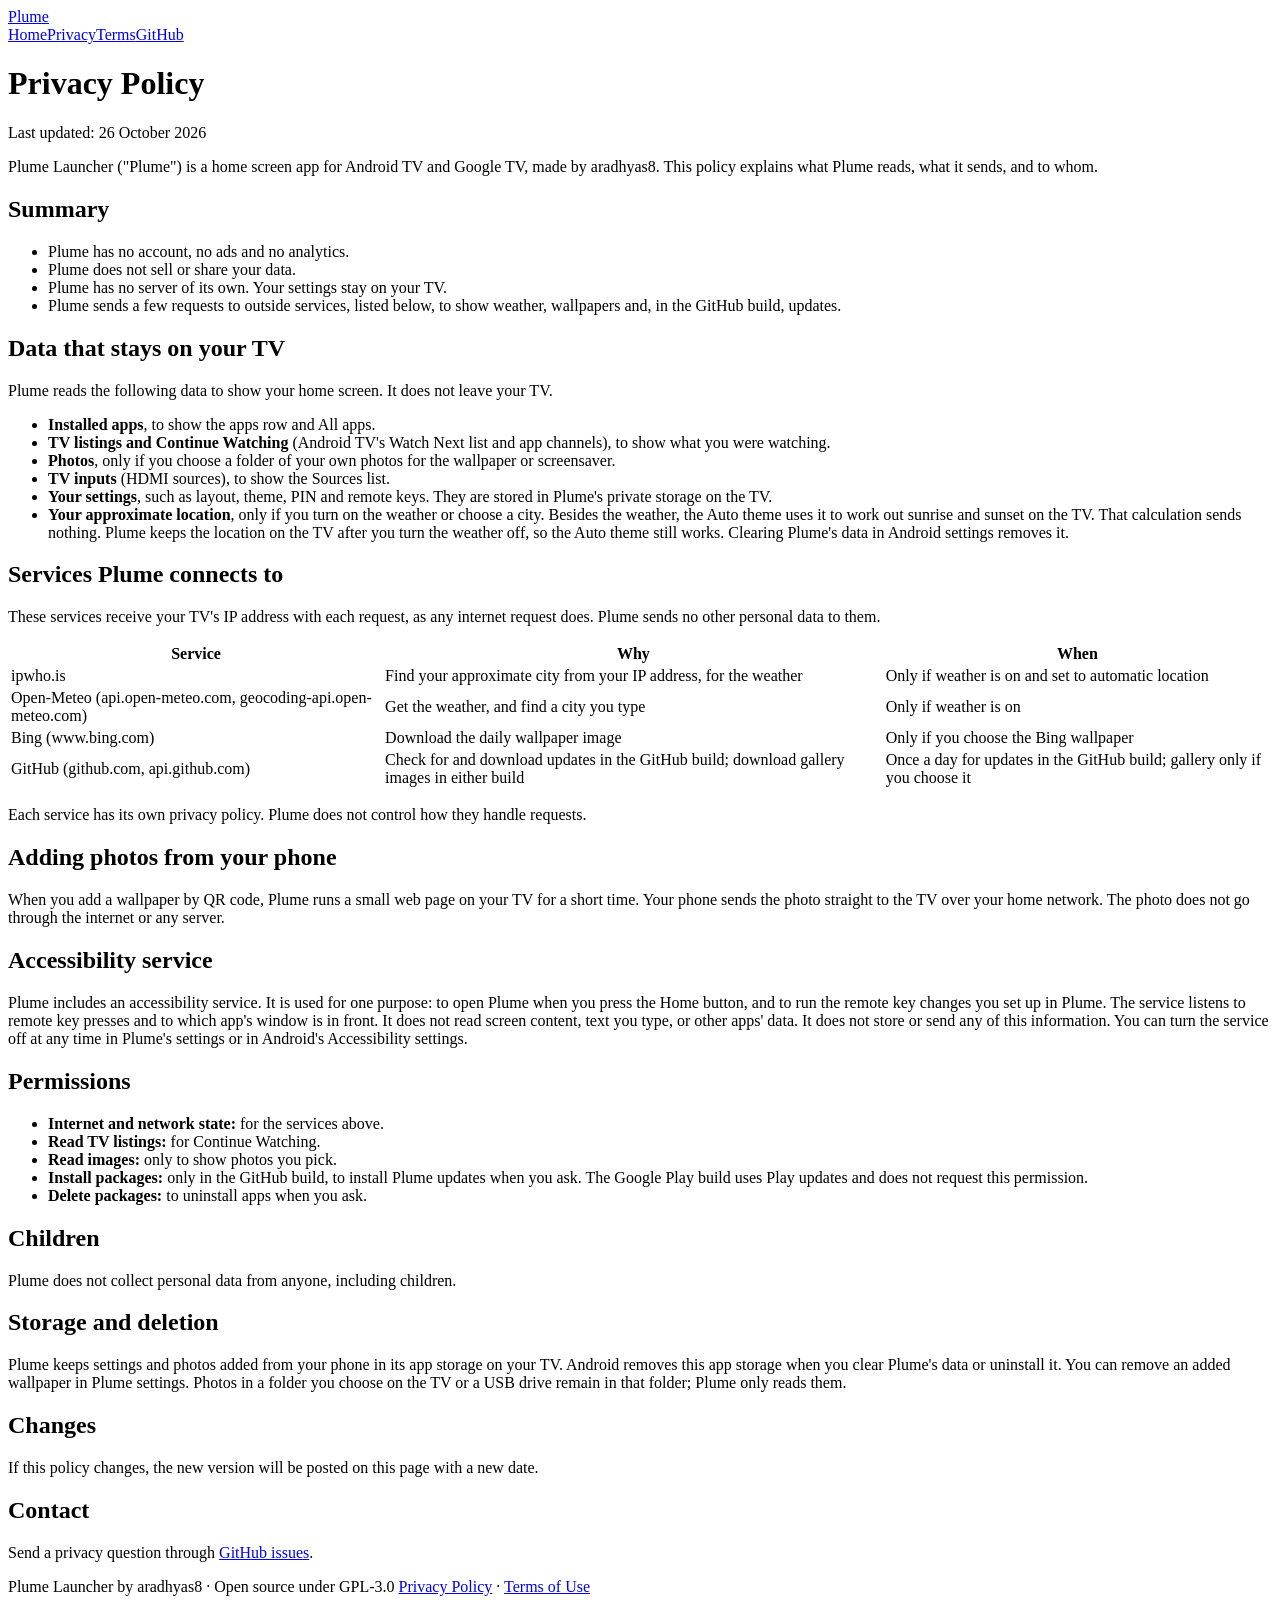
==== docs/privacy.html @ 8fb9069d "Merge e17c7ee5918a93f2579d0bf6a3293af4397036d4 into 9ac7f6440dcce1ca7a5936fb5347ff68887854ce" ====
<!doctype html>
<html lang="en">
<head>
<meta charset="utf-8">
<meta name="viewport" content="width=device-width, initial-scale=1">
<title>Plume Privacy Policy</title>
<meta name="description" content="What Plume Launcher reads, what it sends, and to whom.">
<link rel="icon" href="plume-icon.png">
<link rel="stylesheet" href="style.css">
<script src="theme.js"></script>
</head>
<body>
<header><div class="wrap">
  <a class="brand" href="./"><img src="plume-icon.png" alt="">Plume</a>
  <nav><a href="./">Home</a><a href="privacy.html" aria-current="page">Privacy</a><a href="terms.html">Terms</a><a href="https://github.com/aradhyas8/Plume_Launcher">GitHub</a></nav>
</div></header>

<main class="wrap doc">
  <h1>Privacy Policy</h1>
  <p class="date">Last updated: 26 October 2026</p>

  <p>Plume Launcher ("Plume") is a home screen app for Android TV and Google TV, made by aradhyas8. This policy explains what Plume reads, what it sends, and to whom.</p>

  <h2>Summary</h2>
  <ul>
    <li>Plume has no account, no ads and no analytics.</li>
    <li>Plume does not sell or share your data.</li>
    <li>Plume has no server of its own. Your settings stay on your TV.</li>
    <li>Plume sends a few requests to outside services, listed below, to show weather, wallpapers and, in the GitHub build, updates.</li>
  </ul>

  <h2>Data that stays on your TV</h2>
  <p>Plume reads the following data to show your home screen. It does not leave your TV.</p>
  <ul>
    <li><strong>Installed apps</strong>, to show the apps row and All apps.</li>
    <li><strong>TV listings and Continue Watching</strong> (Android TV's Watch Next list and app channels), to show what you were watching.</li>
    <li><strong>Photos</strong>, only if you choose a folder of your own photos for the wallpaper or screensaver.</li>
    <li><strong>TV inputs</strong> (HDMI sources), to show the Sources list.</li>
    <li><strong>Your settings</strong>, such as layout, theme, PIN and remote keys. They are stored in Plume's private storage on the TV.</li>
    <li><strong>Your approximate location</strong>, only if you turn on the weather or choose a city. Besides the weather, the Auto theme uses it to work out sunrise and sunset on the TV. That calculation sends nothing. Plume keeps the location on the TV after you turn the weather off, so the Auto theme still works. Clearing Plume's data in Android settings removes it.</li>
  </ul>

  <h2>Services Plume connects to</h2>
  <p>These services receive your TV's IP address with each request, as any internet request does. Plume sends no other personal data to them.</p>
  <div class="table-scroll"><table>
    <tr><th>Service</th><th>Why</th><th>When</th></tr>
    <tr><td>ipwho.is</td><td>Find your approximate city from your IP address, for the weather</td><td>Only if weather is on and set to automatic location</td></tr>
    <tr><td>Open-Meteo (api.open-meteo.com, geocoding-api.open-meteo.com)</td><td>Get the weather, and find a city you type</td><td>Only if weather is on</td></tr>
    <tr><td>Bing (www.bing.com)</td><td>Download the daily wallpaper image</td><td>Only if you choose the Bing wallpaper</td></tr>
    <tr><td>GitHub (github.com, api.github.com)</td><td>Check for and download updates in the GitHub build; download gallery images in either build</td><td>Once a day for updates in the GitHub build; gallery only if you choose it</td></tr>
  </table></div>
  <p>Each service has its own privacy policy. Plume does not control how they handle requests.</p>

  <h2>Adding photos from your phone</h2>
  <p>When you add a wallpaper by QR code, Plume runs a small web page on your TV for a short time. Your phone sends the photo straight to the TV over your home network. The photo does not go through the internet or any server.</p>

  <h2>Accessibility service</h2>
  <p>Plume includes an accessibility service. It is used for one purpose: to open Plume when you press the Home button, and to run the remote key changes you set up in Plume. The service listens to remote key presses and to which app's window is in front. It does not read screen content, text you type, or other apps' data. It does not store or send any of this information. You can turn the service off at any time in Plume's settings or in Android's Accessibility settings.</p>

  <h2>Permissions</h2>
  <ul>
    <li><strong>Internet and network state:</strong> for the services above.</li>
    <li><strong>Read TV listings:</strong> for Continue Watching.</li>
    <li><strong>Read images:</strong> only to show photos you pick.</li>
    <li><strong>Install packages:</strong> only in the GitHub build, to install Plume updates when you ask. The Google Play build uses Play updates and does not request this permission.</li>
    <li><strong>Delete packages:</strong> to uninstall apps when you ask.</li>
  </ul>

  <h2>Children</h2>
  <p>Plume does not collect personal data from anyone, including children.</p>

  <h2>Storage and deletion</h2>
  <p>Plume keeps settings and photos added from your phone in its app storage on your TV. Android removes this app storage when you clear Plume's data or uninstall it. You can remove an added wallpaper in Plume settings. Photos in a folder you choose on the TV or a USB drive remain in that folder; Plume only reads them.</p>

  <h2>Changes</h2>
  <p>If this policy changes, the new version will be posted on this page with a new date.</p>

  <h2>Contact</h2>
  <p>Send a privacy question through <a href="https://github.com/aradhyas8/Plume_Launcher/issues">GitHub issues</a>.</p>
</main>

<footer><div class="wrap">
  <span>Plume Launcher by aradhyas8 · Open source under GPL-3.0</span>
  <span><a href="privacy.html">Privacy Policy</a> · <a href="terms.html">Terms of Use</a></span>
</div></footer>
</body>
</html>
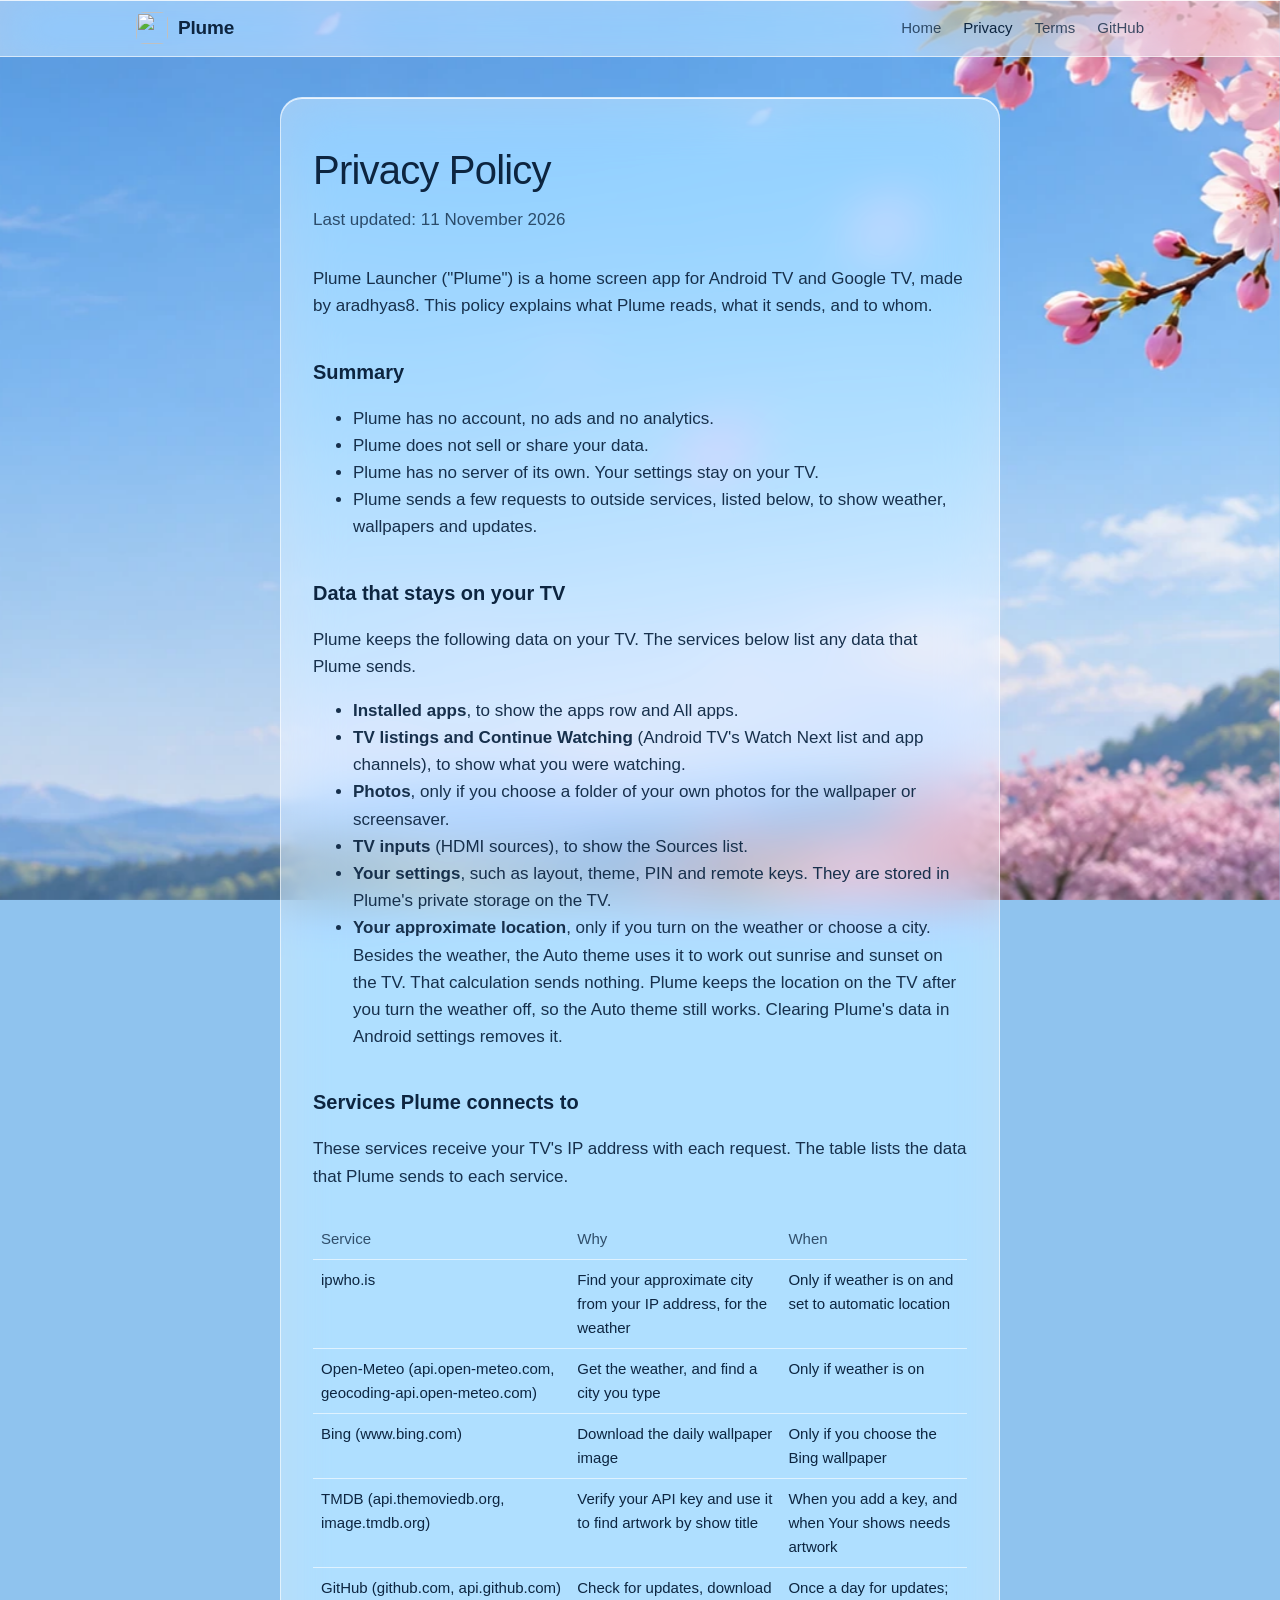
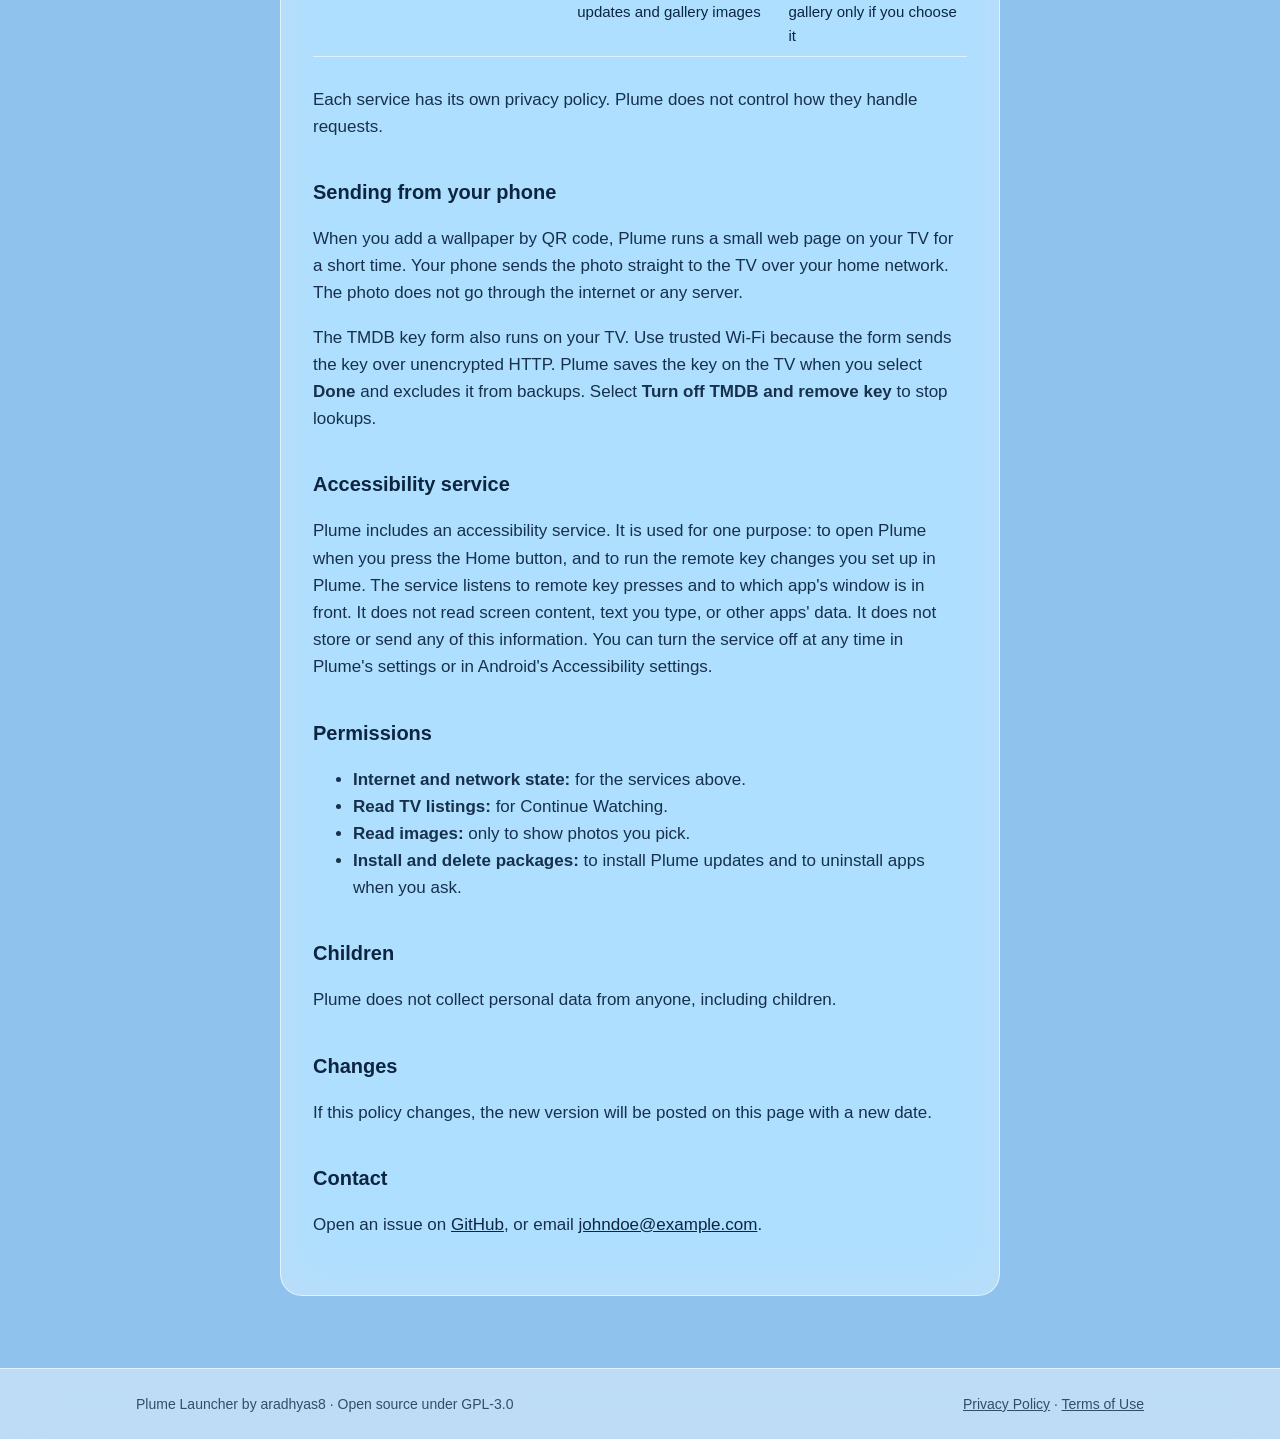
==== commit 161965e8: "Polish Wallpaper navigation and artwork setup" ====
--- a/docs/privacy.html
+++ b/docs/privacy.html
@@ -17,7 +17,7 @@
 
 <main class="wrap doc">
   <h1>Privacy Policy</h1>
-  <p class="date">Last updated: 26 October 2026</p>
+  <p class="date">Last updated: 11 November 2026</p>
 
   <p>Plume Launcher ("Plume") is a home screen app for Android TV and Google TV, made by aradhyas8. This policy explains what Plume reads, what it sends, and to whom.</p>
 
@@ -26,11 +26,11 @@
     <li>Plume has no account, no ads and no analytics.</li>
     <li>Plume does not sell or share your data.</li>
     <li>Plume has no server of its own. Your settings stay on your TV.</li>
-    <li>Plume sends a few requests to outside services, listed below, to show weather, wallpapers and, in the GitHub build, updates.</li>
+    <li>Plume sends a few requests to outside services, listed below, to show weather, wallpapers and updates.</li>
   </ul>
 
   <h2>Data that stays on your TV</h2>
-  <p>Plume reads the following data to show your home screen. It does not leave your TV.</p>
+  <p>Plume keeps the following data on your TV. The services below list any data that Plume sends.</p>
   <ul>
     <li><strong>Installed apps</strong>, to show the apps row and All apps.</li>
     <li><strong>TV listings and Continue Watching</strong> (Android TV's Watch Next list and app channels), to show what you were watching.</li>
@@ -41,18 +41,20 @@
   </ul>
 
   <h2>Services Plume connects to</h2>
-  <p>These services receive your TV's IP address with each request, as any internet request does. Plume sends no other personal data to them.</p>
+  <p>These services receive your TV's IP address with each request. The table lists the data that Plume sends to each service.</p>
   <div class="table-scroll"><table>
     <tr><th>Service</th><th>Why</th><th>When</th></tr>
     <tr><td>ipwho.is</td><td>Find your approximate city from your IP address, for the weather</td><td>Only if weather is on and set to automatic location</td></tr>
     <tr><td>Open-Meteo (api.open-meteo.com, geocoding-api.open-meteo.com)</td><td>Get the weather, and find a city you type</td><td>Only if weather is on</td></tr>
     <tr><td>Bing (www.bing.com)</td><td>Download the daily wallpaper image</td><td>Only if you choose the Bing wallpaper</td></tr>
-    <tr><td>GitHub (github.com, api.github.com)</td><td>Check for and download updates in the GitHub build; download gallery images in either build</td><td>Once a day for updates in the GitHub build; gallery only if you choose it</td></tr>
+    <tr><td>TMDB (api.themoviedb.org, image.tmdb.org)</td><td>Verify your API key and use it to find artwork by show title</td><td>When you add a key, and when Your shows needs artwork</td></tr>
+    <tr><td>GitHub (github.com, api.github.com)</td><td>Check for updates, download updates and gallery images</td><td>Once a day for updates; gallery only if you choose it</td></tr>
   </table></div>
   <p>Each service has its own privacy policy. Plume does not control how they handle requests.</p>
 
-  <h2>Adding photos from your phone</h2>
+  <h2>Sending from your phone</h2>
   <p>When you add a wallpaper by QR code, Plume runs a small web page on your TV for a short time. Your phone sends the photo straight to the TV over your home network. The photo does not go through the internet or any server.</p>
+  <p>The TMDB key form also runs on your TV. Use trusted Wi-Fi because the form sends the key over unencrypted HTTP. Plume saves the key on the TV when you select <strong>Done</strong> and excludes it from backups. Select <strong>Turn off TMDB and remove key</strong> to stop lookups.</p>
 
   <h2>Accessibility service</h2>
   <p>Plume includes an accessibility service. It is used for one purpose: to open Plume when you press the Home button, and to run the remote key changes you set up in Plume. The service listens to remote key presses and to which app's window is in front. It does not read screen content, text you type, or other apps' data. It does not store or send any of this information. You can turn the service off at any time in Plume's settings or in Android's Accessibility settings.</p>
@@ -62,21 +64,17 @@
     <li><strong>Internet and network state:</strong> for the services above.</li>
     <li><strong>Read TV listings:</strong> for Continue Watching.</li>
     <li><strong>Read images:</strong> only to show photos you pick.</li>
-    <li><strong>Install packages:</strong> only in the GitHub build, to install Plume updates when you ask. The Google Play build uses Play updates and does not request this permission.</li>
-    <li><strong>Delete packages:</strong> to uninstall apps when you ask.</li>
+    <li><strong>Install and delete packages:</strong> to install Plume updates and to uninstall apps when you ask.</li>
   </ul>
 
   <h2>Children</h2>
   <p>Plume does not collect personal data from anyone, including children.</p>
 
-  <h2>Storage and deletion</h2>
-  <p>Plume keeps settings and photos added from your phone in its app storage on your TV. Android removes this app storage when you clear Plume's data or uninstall it. You can remove an added wallpaper in Plume settings. Photos in a folder you choose on the TV or a USB drive remain in that folder; Plume only reads them.</p>
-
   <h2>Changes</h2>
   <p>If this policy changes, the new version will be posted on this page with a new date.</p>
 
   <h2>Contact</h2>
-  <p>Send a privacy question through <a href="https://github.com/aradhyas8/Plume_Launcher/issues">GitHub issues</a>.</p>
+  <p>Open an issue on <a href="https://github.com/aradhyas8/Plume_Launcher/issues">GitHub</a>, or email <a href="mailto:johndoe@example.com">johndoe@example.com</a>.</p>
 </main>
 
 <footer><div class="wrap">
--- a/docs/style.css
+++ b/docs/style.css
@@ -0,0 +1,233 @@
+/* The page sits on a Plume wallpaper and every card is frosted glass, like the TV home screen. */
+:root {
+  --wall: url("wall-dark.webp");
+  --wall-crop: 0px;
+  --base: #0f1c33;
+  --fg: #ffffff;
+  --text: #eef1ee;
+  --muted: rgba(255, 255, 255, .78);
+  --line: rgba(255, 255, 255, .18);
+  --line-hi: rgba(255, 255, 255, .4);
+  --glass: rgba(255, 255, 255, .1);
+  --glass-2: rgba(255, 255, 255, .16);
+  --sheen: inset 0 1px 0 rgba(255, 255, 255, .22);
+  --accent: rgba(255, 255, 255, .94);
+  --on-accent: #0f1c33;
+  --glow: rgba(0, 0, 0, .35);
+  --shadow: 0 30px 80px -24px rgba(0, 0, 0, .6);
+  --text-shadow: 0 1px 2px rgba(0, 0, 0, .35), 0 2px 18px rgba(0, 0, 0, .35);
+}
+@media (prefers-color-scheme: light) {
+  :root:not([data-theme="dark"]) {
+    --wall: url("wall-light.webp");
+    --wall-crop: -45vh; /* hide the top branch so headings sit on clear sky */
+    --base: #8fc3ee;
+    --fg: #0d2540;
+    --text: #17304c;
+    --muted: rgba(13, 37, 64, .78);
+    --line: rgba(255, 255, 255, .6);
+    --line-hi: rgba(255, 255, 255, .9);
+    --glass: rgba(255, 255, 255, .42);
+    --glass-2: rgba(255, 255, 255, .6);
+    --sheen: inset 0 1px 0 rgba(255, 255, 255, .8);
+    --accent: #0d2540;
+    --on-accent: #ffffff;
+    --glow: rgba(13, 37, 64, .25);
+    --shadow: 0 30px 70px -25px rgba(13, 37, 64, .45);
+    --text-shadow: 0 1px 14px rgba(255, 255, 255, .55);
+  }
+}
+:root[data-theme="light"] {
+  --wall: url("wall-light.webp");
+    --wall-crop: -45vh; /* hide the top branch so headings sit on clear sky */
+  --base: #8fc3ee;
+  --fg: #0d2540;
+  --text: #17304c;
+  --muted: rgba(13, 37, 64, .78);
+  --line: rgba(255, 255, 255, .6);
+  --line-hi: rgba(255, 255, 255, .9);
+  --glass: rgba(255, 255, 255, .42);
+  --glass-2: rgba(255, 255, 255, .6);
+  --sheen: inset 0 1px 0 rgba(255, 255, 255, .8);
+  --accent: #0d2540;
+  --on-accent: #ffffff;
+  --glow: rgba(13, 37, 64, .25);
+  --shadow: 0 30px 70px -25px rgba(13, 37, 64, .45);
+  --text-shadow: 0 1px 14px rgba(255, 255, 255, .55);
+}
+:root[data-theme="dark"] { color-scheme: dark; }
+:root[data-theme="light"] { color-scheme: light; }
+* { box-sizing: border-box; }
+html { color-scheme: dark light; scroll-behavior: smooth; }
+body {
+  margin: 0;
+  background: var(--base);
+  color: var(--fg);
+  font: 17px/1.6 -apple-system, BlinkMacSystemFont, "Segoe UI", Roboto, Helvetica, Arial, sans-serif;
+  -webkit-font-smoothing: antialiased;
+}
+/* The wallpaper, sharp and fixed behind the whole page, like the TV home screen. */
+body::before {
+  content: ""; position: fixed; inset: var(--wall-crop) 0 0 0; z-index: -1;
+  background: var(--wall) center bottom / cover no-repeat;
+}
+a { color: var(--fg); }
+img { max-width: 100%; height: auto; display: block; }
+svg { width: 24px; height: 24px; fill: none; stroke: currentColor; stroke-width: 1.8; stroke-linecap: round; stroke-linejoin: round; }
+svg .fill, svg.ico { fill: currentColor; stroke: none; }
+.wrap { max-width: 1040px; margin: 0 auto; padding: 0 16px; }
+:focus-visible { outline: 2px solid var(--fg); outline-offset: 3px; border-radius: 8px; }
+section[id] { scroll-margin-top: 80px; }
+h1, h2, .lede, .eyebrow, .stats, .sub, .fine, .after { text-shadow: var(--text-shadow); }
+
+/* One frosted surface, used by every card. */
+header, .tile, .panel, .steps li, .more, .code-chip, .toggle, .stats, .doc {
+  background: var(--glass);
+  border: 1px solid var(--line);
+  box-shadow: var(--sheen);
+  backdrop-filter: blur(28px) saturate(1.6);
+  -webkit-backdrop-filter: blur(28px) saturate(1.6);
+}
+
+/* Header */
+header { position: sticky; top: 0; z-index: 10; border-width: 0 0 1px; }
+header .wrap { display: flex; flex-wrap: wrap; align-items: center; justify-content: space-between; gap: 12px 16px; padding-top: 12px; padding-bottom: 12px; }
+.brand { display: flex; align-items: center; gap: 10px; text-decoration: none; font-weight: 600; font-size: 19px; letter-spacing: -0.2px; }
+.brand img { width: 32px; height: 32px; border-radius: 8px; }
+nav { display: flex; flex-wrap: wrap; align-items: center; gap: 22px; }
+nav a { color: var(--muted); text-decoration: none; font-size: 15px; }
+nav a:hover, nav a[aria-current] { color: var(--fg); }
+nav a.btn { color: var(--on-accent); }
+
+/* Buttons */
+.btn { display: inline-flex; align-items: center; gap: 10px; padding: 14px 24px; border-radius: 999px; background: var(--accent); color: var(--on-accent); text-decoration: none; font: inherit; font-weight: 600; border: 0; cursor: pointer; box-shadow: 0 10px 30px -10px var(--glow); transition: transform .15s ease, box-shadow .15s ease; }
+.btn:hover { transform: translateY(-1px); box-shadow: 0 14px 36px -8px var(--glow); }
+.btn svg { width: 20px; height: 20px; stroke-width: 2.2; }
+.btn.small { padding: 8px 16px; font-size: 14px; }
+.btn.ghost { background: var(--glass-2); color: var(--fg); border: 1px solid var(--line); box-shadow: var(--sheen); }
+.btn.ghost:hover { border-color: var(--line-hi); }
+.btn-meta { font-weight: 500; opacity: .65; font-size: 14px; padding-left: 10px; border-left: 1px solid currentColor; }
+
+/* Hero */
+.hero { text-align: center; padding: 80px 16px 48px; }
+.hero .logo { width: 112px; height: 112px; border-radius: 26px; margin: 0 auto 28px; box-shadow: 0 0 0 1px var(--line-hi), 0 20px 60px -10px var(--glow), 0 0 0 0 transparent; }
+.eyebrow { margin: 0 0 12px; color: var(--muted); font-size: 13px; font-weight: 600; letter-spacing: 1.4px; text-transform: uppercase; }
+.hero h1 { font-size: clamp(40px, 7vw, 72px); line-height: 1.05; font-weight: 300; margin: 0; letter-spacing: -1.5px; }
+.lede { color: var(--muted); font-size: clamp(18px, 2.2vw, 21px); margin: 18px auto 36px; max-width: 560px; }
+.cta { display: flex; flex-wrap: wrap; align-items: center; justify-content: center; gap: 14px; }
+.code-chip { display: inline-flex; align-items: center; gap: 12px; padding: 9px 9px 9px 20px; border-radius: 999px; color: var(--muted); text-decoration: none; font-size: 15px; }
+.code-chip strong { color: var(--fg); background: var(--glass-2); padding: 5px 14px; border-radius: 999px; font-family: ui-monospace, "SF Mono", Menlo, Consolas, monospace; font-size: 16px; letter-spacing: 1.5px; }
+.code-chip:hover { border-color: var(--line-hi); }
+.fine { margin: 22px 0 0; color: var(--muted); font-size: 14px; }
+
+/* Showcase: the TV stays a real black TV. */
+.showcase { display: flex; flex-direction: column; align-items: center; padding-bottom: 24px; }
+.tv { width: 100%; padding: 10px; border-radius: 22px; background: #050505; border: 1px solid #2a2a2c; box-shadow: var(--shadow); }
+.tv img { border-radius: 13px; aspect-ratio: 16 / 9; width: 100%; object-fit: cover; }
+.tv-stand { width: 22%; height: 10px; margin-top: 14px; border-radius: 999px; background: var(--glass-2); border: 1px solid var(--line); }
+.toggle { display: inline-flex; margin-top: 28px; padding: 4px; border-radius: 999px; }
+.toggle button { font: inherit; font-size: 14px; font-weight: 600; padding: 7px 18px; border-radius: 999px; border: 0; background: none; color: var(--muted); cursor: pointer; }
+.toggle button[aria-pressed="true"] { background: var(--accent); color: var(--on-accent); }
+
+/* Stats: one glass strip */
+.stats { display: grid; grid-template-columns: repeat(4, 1fr); gap: 0; margin-top: 48px; padding: 28px 16px 20px; border-radius: 22px; text-align: center; }
+.stats div { padding: 8px 12px; border-left: 1px solid var(--line); }
+.stats div:first-child { border-left: 0; }
+.stats strong { display: block; font-size: clamp(28px, 4vw, 40px); font-weight: 300; letter-spacing: -1px; }
+.stats span { color: var(--muted); font-size: 14px; }
+.stats p { grid-column: 1 / -1; margin: 20px 0 0; color: var(--muted); font-size: 13px; }
+
+/* Sections */
+section h2 { font-size: clamp(28px, 4vw, 40px); font-weight: 300; letter-spacing: -0.8px; text-align: center; margin: 0 0 12px; line-height: 1.15; }
+.features, .install { padding-top: 72px; padding-bottom: 24px; }
+.sub { text-align: center; color: var(--muted); margin: 0 auto 40px; max-width: 520px; }
+
+/* Feature tiles */
+.tiles { display: grid; grid-template-columns: repeat(3, 1fr); gap: 16px; margin-top: 40px; }
+.tile { border-radius: 18px; padding: 24px; transition: transform .2s ease, border-color .2s ease, background .2s ease; }
+.tile:hover { transform: translateY(-3px); border-color: var(--line-hi); background: var(--glass-2); }
+.tile svg { width: 30px; height: 30px; margin-bottom: 14px; color: var(--fg); }
+.tile h3 { margin: 0 0 6px; font-size: 17px; font-weight: 600; }
+.tile p { margin: 0; color: var(--muted); font-size: 15px; }
+
+/* Install */
+.install-grid { display: grid; grid-template-columns: 1fr 1.15fr; gap: 20px; align-items: stretch; }
+.panel { border-radius: 22px; padding: 32px 24px; }
+.code-panel { display: flex; flex-direction: column; align-items: center; justify-content: center; text-align: center; }
+.label { margin: 0 0 18px; color: var(--muted); font-size: 13px; font-weight: 600; letter-spacing: 1.4px; text-transform: uppercase; }
+.digits { display: flex; gap: 6px; margin-bottom: 24px; }
+.digits span { display: grid; place-items: center; width: 44px; height: 58px; border-radius: 10px; background: var(--glass-2); border: 1px solid var(--line); box-shadow: var(--sheen); font-family: ui-monospace, "SF Mono", Menlo, Consolas, monospace; font-size: 28px; font-weight: 600; }
+.hint { margin: 14px 0 0; color: var(--muted); font-size: 14px; }
+.steps { list-style: none; counter-reset: step; margin: 0; padding: 0; display: grid; gap: 12px; }
+.steps li { counter-increment: step; position: relative; display: flex; flex-direction: column; gap: 2px; padding: 18px 20px 18px 68px; border-radius: 18px; }
+.steps li::before { content: counter(step); position: absolute; left: 20px; top: 18px; width: 32px; height: 32px; border-radius: 50%; display: grid; place-items: center; background: var(--accent); color: var(--on-accent); font-weight: 700; font-size: 15px; }
+.steps strong { font-weight: 600; }
+.steps span { color: var(--muted); font-size: 15px; }
+.steps b { color: var(--fg); font-family: ui-monospace, "SF Mono", Menlo, Consolas, monospace; letter-spacing: 1px; }
+
+.more { margin-top: 20px; border-radius: 18px; }
+.more summary { cursor: pointer; padding: 18px 24px; font-weight: 600; list-style: none; display: flex; justify-content: space-between; align-items: center; }
+.more summary::-webkit-details-marker { display: none; }
+.more summary::after { content: "+"; font-weight: 300; font-size: 24px; line-height: 1; color: var(--muted); transition: transform .2s ease; }
+.more[open] summary::after { transform: rotate(45deg); }
+.more-body { padding: 0 24px 12px; color: var(--muted); font-size: 15px; }
+.more-body strong { color: var(--fg); }
+.cmd { display: flex; align-items: center; justify-content: space-between; gap: 12px; background: var(--glass-2); border: 1px solid var(--line); border-radius: 12px; padding: 8px 8px 8px 16px; }
+.cmd code { font-family: ui-monospace, "SF Mono", Menlo, Consolas, monospace; font-size: 14px; color: var(--fg); overflow-x: auto; white-space: nowrap; }
+.copy-icon { flex: none; display: grid; place-items: center; width: 34px; height: 34px; border-radius: 8px; border: 0; background: none; color: var(--muted); cursor: pointer; }
+.copy-icon:hover { color: var(--fg); background: var(--glass); }
+.copy-icon svg { width: 18px; height: 18px; }
+.after { text-align: center; color: var(--muted); font-size: 15px; margin: 28px 0 72px; }
+.after b { color: var(--fg); font-weight: 600; }
+
+.toast { position: fixed; left: 50%; bottom: 24px; transform: translate(-50%, 20px); opacity: 0; pointer-events: none; padding: 10px 18px; border-radius: 999px; background: var(--accent); color: var(--on-accent); font-size: 14px; font-weight: 600; transition: opacity .2s ease, transform .2s ease; }
+.toast.on { opacity: 1; transform: translate(-50%, 0); }
+
+/* Privacy and terms: the text sits on one glass panel. */
+.doc { max-width: 720px; margin: 40px auto 72px; padding: 40px 32px; border-radius: 22px; }
+.doc h1 { font-weight: 300; font-size: 40px; margin: 0 0 4px; letter-spacing: -0.8px; text-shadow: none; }
+.doc .date { color: var(--muted); margin: 0 0 32px; }
+.doc h2 { font-size: 20px; font-weight: 600; letter-spacing: 0; text-align: left; margin: 36px 0 8px; text-shadow: none; }
+.doc p, .doc li { color: var(--text); }
+.doc table { width: 100%; border-collapse: collapse; font-size: 15px; margin: 12px 0; }
+.doc th, .doc td { text-align: left; padding: 8px; border-bottom: 1px solid var(--line); vertical-align: top; }
+.doc th { color: var(--muted); font-weight: 500; }
+.doc code { background: var(--glass-2); padding: 1px 6px; border-radius: 4px; font-size: 14px; }
+.table-scroll { overflow-x: auto; }
+
+/* Footer */
+footer { border-top: 1px solid var(--line); color: var(--muted); font-size: 14px; background: var(--glass); backdrop-filter: blur(22px); -webkit-backdrop-filter: blur(22px); }
+footer .wrap { display: flex; justify-content: space-between; align-items: center; gap: 16px; flex-wrap: wrap; padding-top: 24px; padding-bottom: 24px; }
+footer a { color: var(--muted); }
+footer a:hover { color: var(--fg); }
+.foot-brand { display: flex; align-items: center; gap: 10px; }
+.foot-brand img { width: 22px; height: 22px; border-radius: 6px; }
+
+/* No backdrop blur: fall back to a solid tint so text stays readable. */
+@supports not ((backdrop-filter: blur(1px)) or (-webkit-backdrop-filter: blur(1px))) {
+  header, .tile, .panel, .steps li, .more, .code-chip, .toggle, .stats, .doc, footer { background: color-mix(in srgb, var(--base) 88%, transparent); }
+}
+
+@media (prefers-reduced-motion: reduce) {
+  html { scroll-behavior: auto; }
+  * { transition: none !important; }
+}
+
+@media (max-width: 820px) {
+  .tiles { grid-template-columns: 1fr 1fr; }
+  .install-grid { grid-template-columns: 1fr; }
+}
+@media (max-width: 600px) {
+  .doc { margin: 16px auto 48px; padding: 28px 20px; }
+  nav { gap: 16px; }
+  nav .wide { display: none; }
+  .hero { padding-top: 56px; }
+  .cta { flex-direction: column; }
+  .tv { padding: 6px; border-radius: 14px; }
+  .tv img { border-radius: 9px; }
+  .stats { grid-template-columns: 1fr 1fr; row-gap: 20px; }
+  .stats div:nth-child(3) { border-left: 0; }
+  .tiles { grid-template-columns: 1fr; }
+  .digits { gap: 4px; }
+  .digits span { width: 36px; height: 50px; font-size: 22px; }
+}
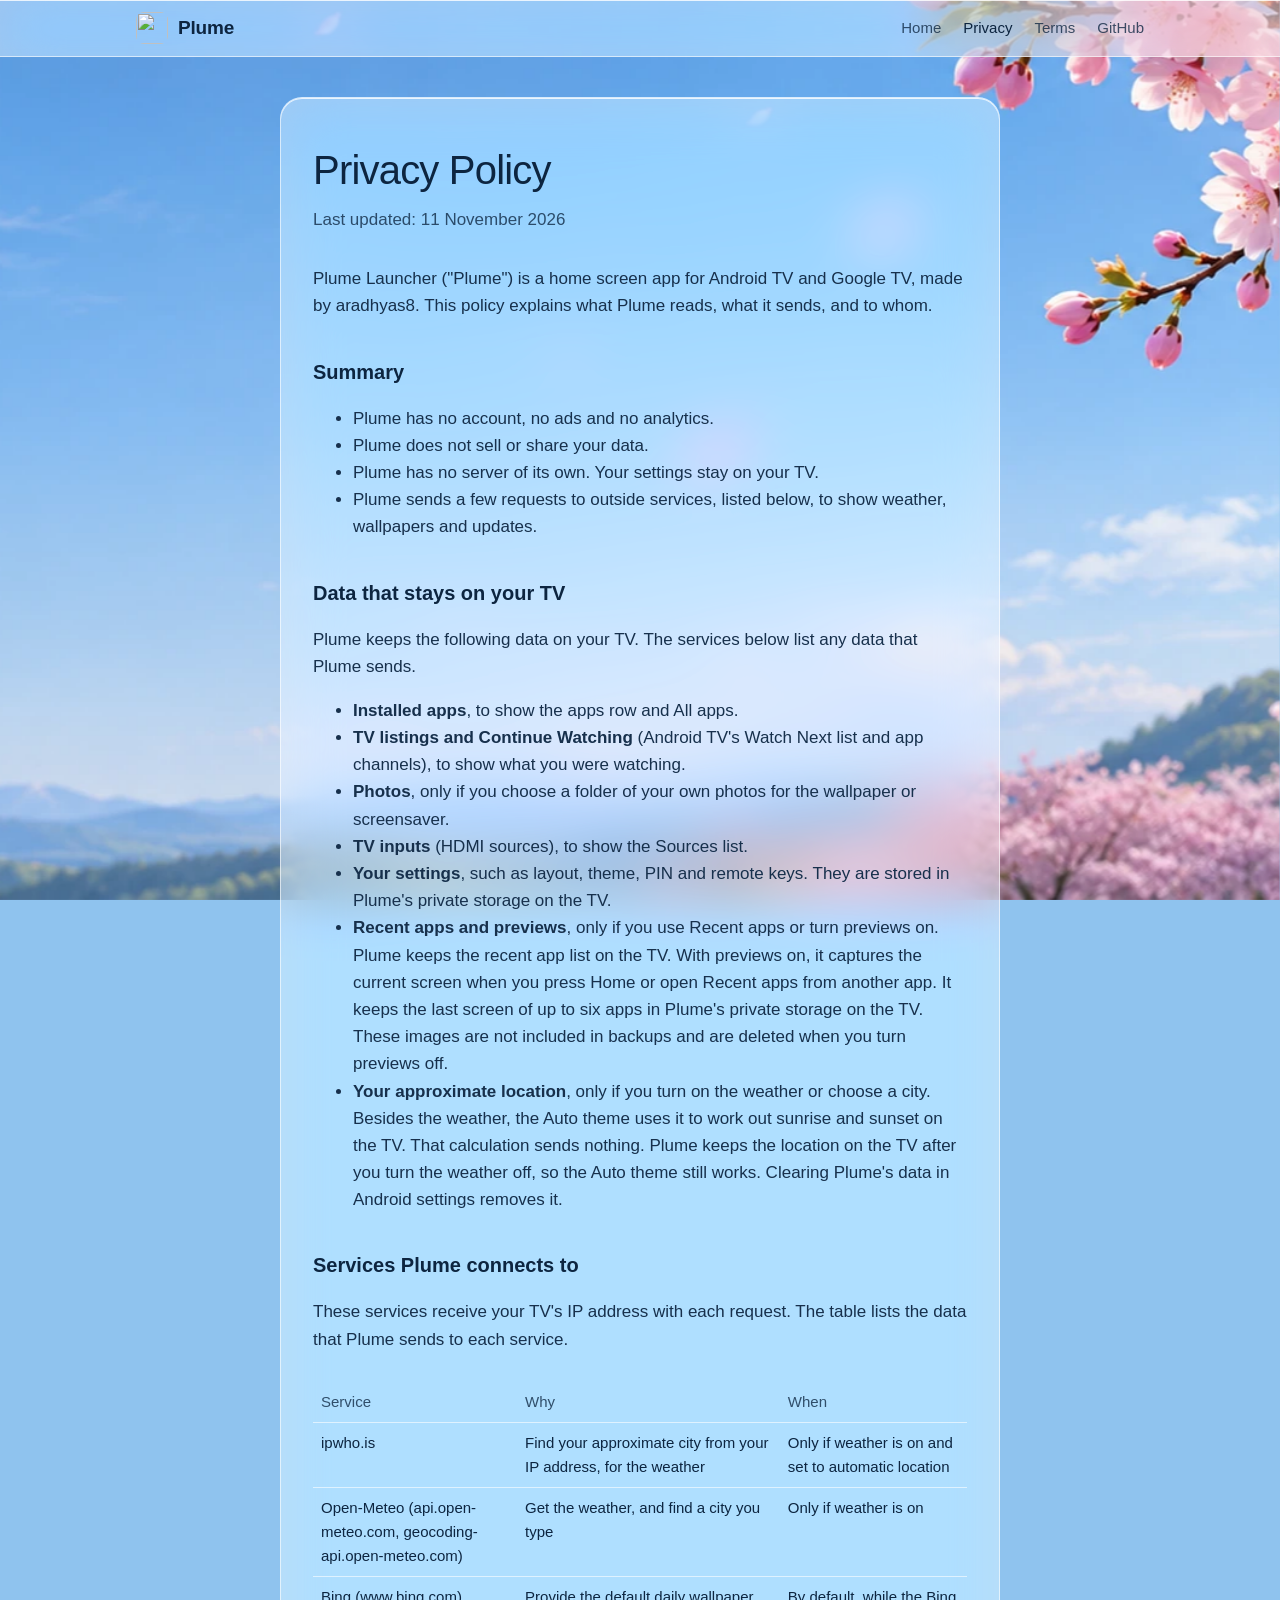
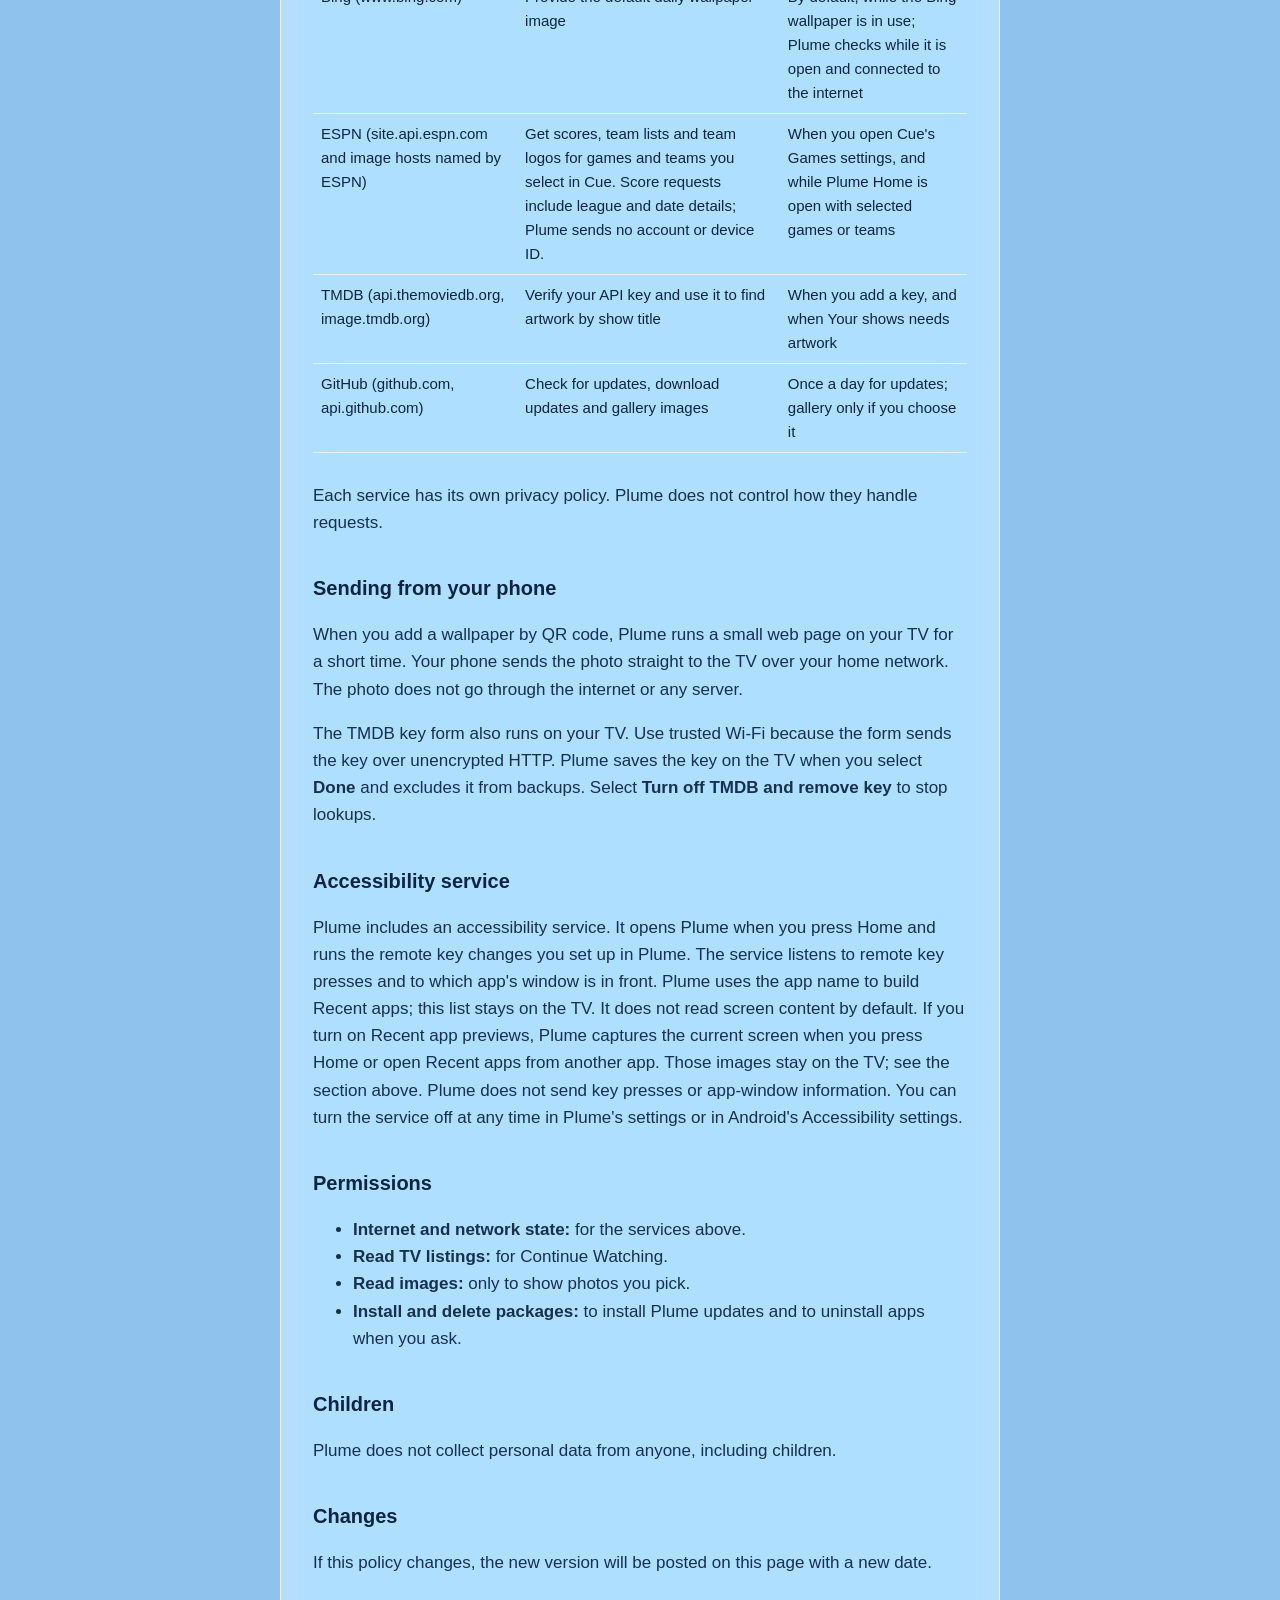
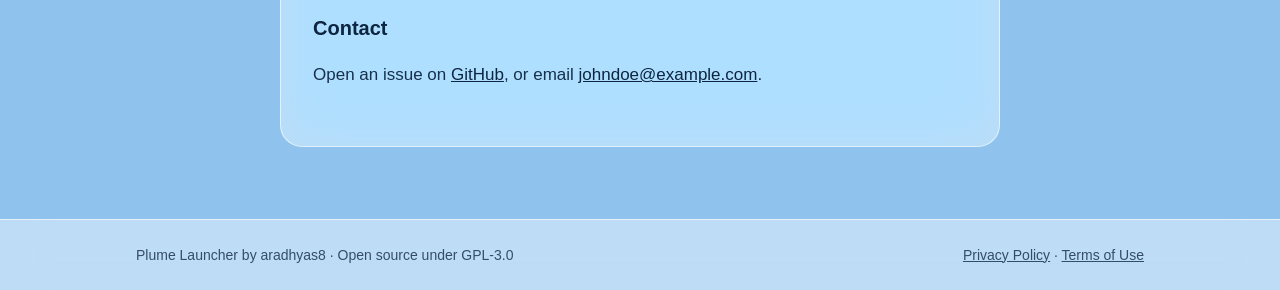
==== commit 9779a006: "docs: clarify privacy policy disclosures" ====
--- a/docs/privacy.html
+++ b/docs/privacy.html
@@ -37,6 +37,7 @@
     <li><strong>Photos</strong>, only if you choose a folder of your own photos for the wallpaper or screensaver.</li>
     <li><strong>TV inputs</strong> (HDMI sources), to show the Sources list.</li>
     <li><strong>Your settings</strong>, such as layout, theme, PIN and remote keys. They are stored in Plume's private storage on the TV.</li>
+    <li><strong>Recent apps and previews</strong>, only if you use Recent apps or turn previews on. Plume keeps the recent app list on the TV. With previews on, it captures the current screen when you press Home or open Recent apps from another app. It keeps the last screen of up to six apps in Plume's private storage on the TV. These images are not included in backups and are deleted when you turn previews off.</li>
     <li><strong>Your approximate location</strong>, only if you turn on the weather or choose a city. Besides the weather, the Auto theme uses it to work out sunrise and sunset on the TV. That calculation sends nothing. Plume keeps the location on the TV after you turn the weather off, so the Auto theme still works. Clearing Plume's data in Android settings removes it.</li>
   </ul>
 
@@ -46,7 +47,8 @@
     <tr><th>Service</th><th>Why</th><th>When</th></tr>
     <tr><td>ipwho.is</td><td>Find your approximate city from your IP address, for the weather</td><td>Only if weather is on and set to automatic location</td></tr>
     <tr><td>Open-Meteo (api.open-meteo.com, geocoding-api.open-meteo.com)</td><td>Get the weather, and find a city you type</td><td>Only if weather is on</td></tr>
-    <tr><td>Bing (www.bing.com)</td><td>Download the daily wallpaper image</td><td>Only if you choose the Bing wallpaper</td></tr>
+    <tr><td>Bing (www.bing.com)</td><td>Provide the default daily wallpaper image</td><td>By default, while the Bing wallpaper is in use; Plume checks while it is open and connected to the internet</td></tr>
+    <tr><td>ESPN (site.api.espn.com and image hosts named by ESPN)</td><td>Get scores, team lists and team logos for games and teams you select in Cue. Score requests include league and date details; Plume sends no account or device ID.</td><td>When you open Cue's Games settings, and while Plume Home is open with selected games or teams</td></tr>
     <tr><td>TMDB (api.themoviedb.org, image.tmdb.org)</td><td>Verify your API key and use it to find artwork by show title</td><td>When you add a key, and when Your shows needs artwork</td></tr>
     <tr><td>GitHub (github.com, api.github.com)</td><td>Check for updates, download updates and gallery images</td><td>Once a day for updates; gallery only if you choose it</td></tr>
   </table></div>
@@ -57,7 +59,7 @@
   <p>The TMDB key form also runs on your TV. Use trusted Wi-Fi because the form sends the key over unencrypted HTTP. Plume saves the key on the TV when you select <strong>Done</strong> and excludes it from backups. Select <strong>Turn off TMDB and remove key</strong> to stop lookups.</p>
 
   <h2>Accessibility service</h2>
-  <p>Plume includes an accessibility service. It is used for one purpose: to open Plume when you press the Home button, and to run the remote key changes you set up in Plume. The service listens to remote key presses and to which app's window is in front. It does not read screen content, text you type, or other apps' data. It does not store or send any of this information. You can turn the service off at any time in Plume's settings or in Android's Accessibility settings.</p>
+  <p>Plume includes an accessibility service. It opens Plume when you press Home and runs the remote key changes you set up in Plume. The service listens to remote key presses and to which app's window is in front. Plume uses the app name to build Recent apps; this list stays on the TV. It does not read screen content by default. If you turn on Recent app previews, Plume captures the current screen when you press Home or open Recent apps from another app. Those images stay on the TV; see the section above. Plume does not send key presses or app-window information. You can turn the service off at any time in Plume's settings or in Android's Accessibility settings.</p>
 
   <h2>Permissions</h2>
   <ul>
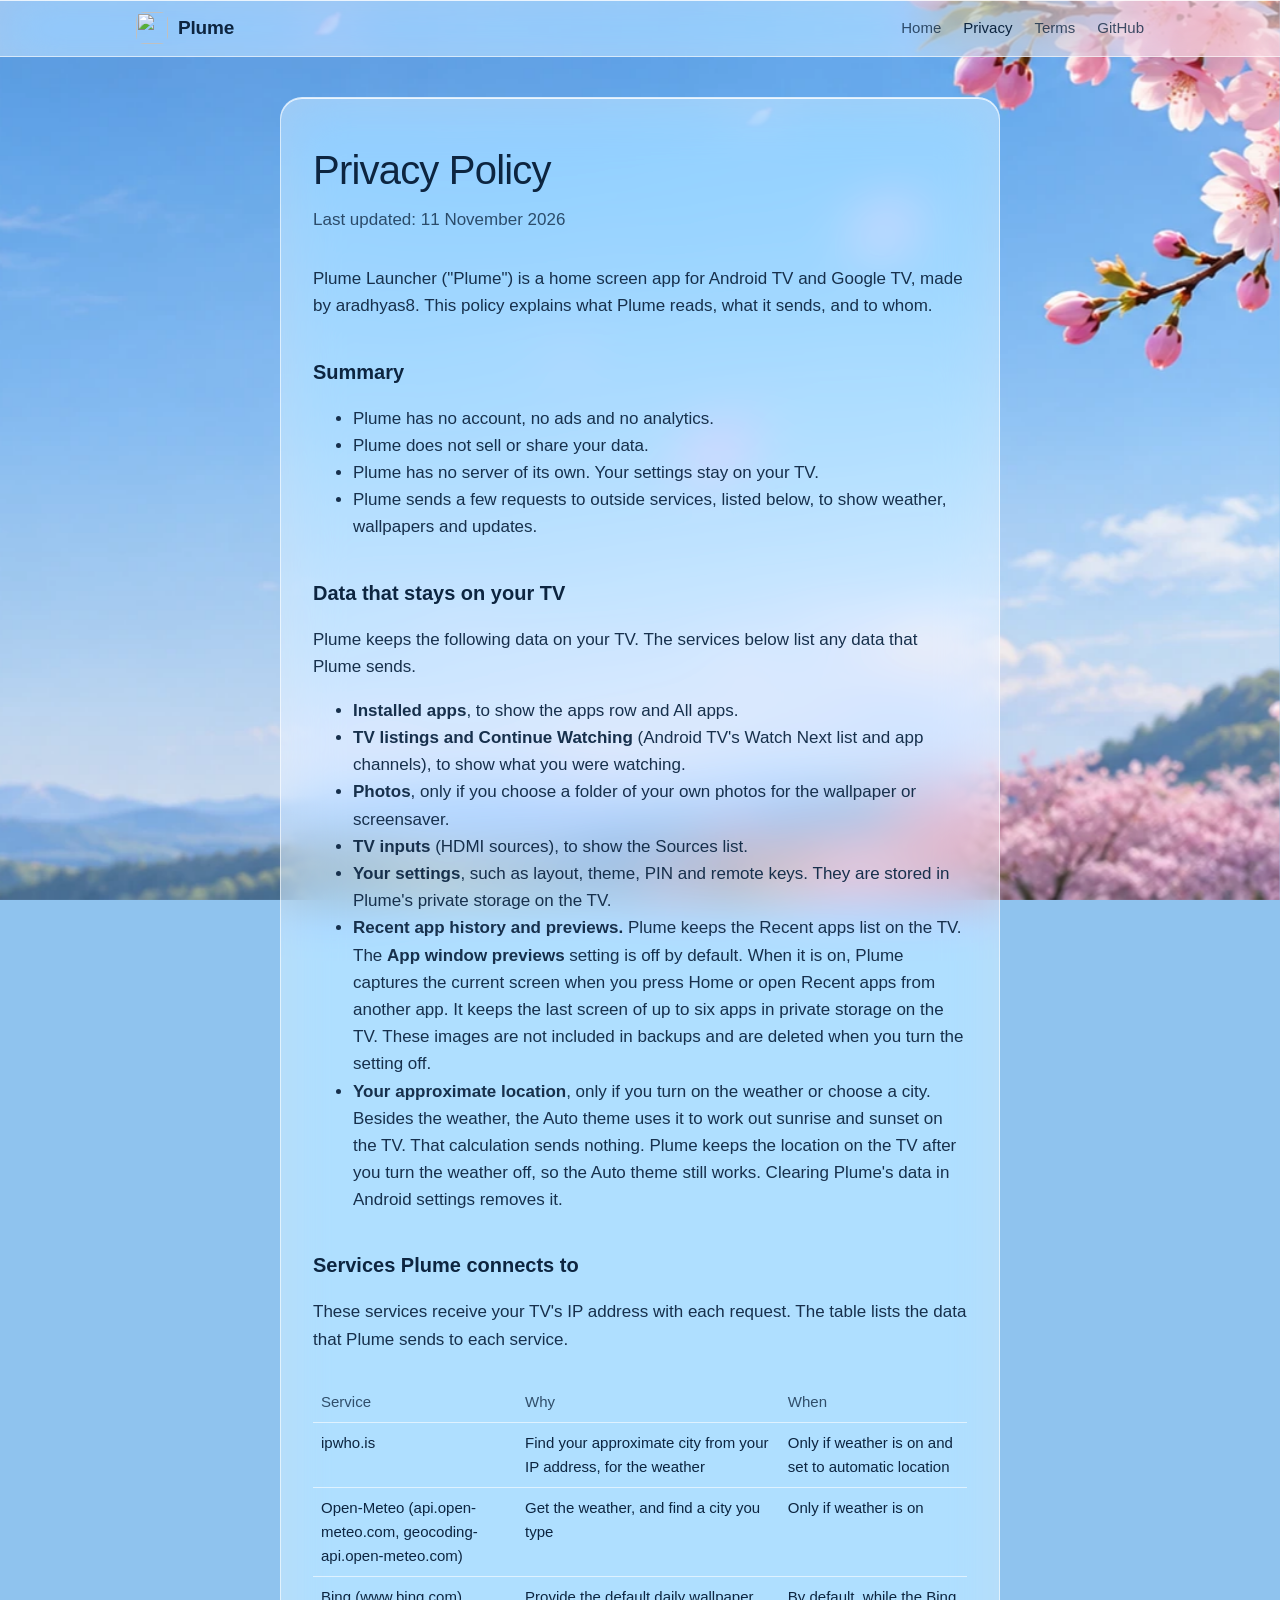
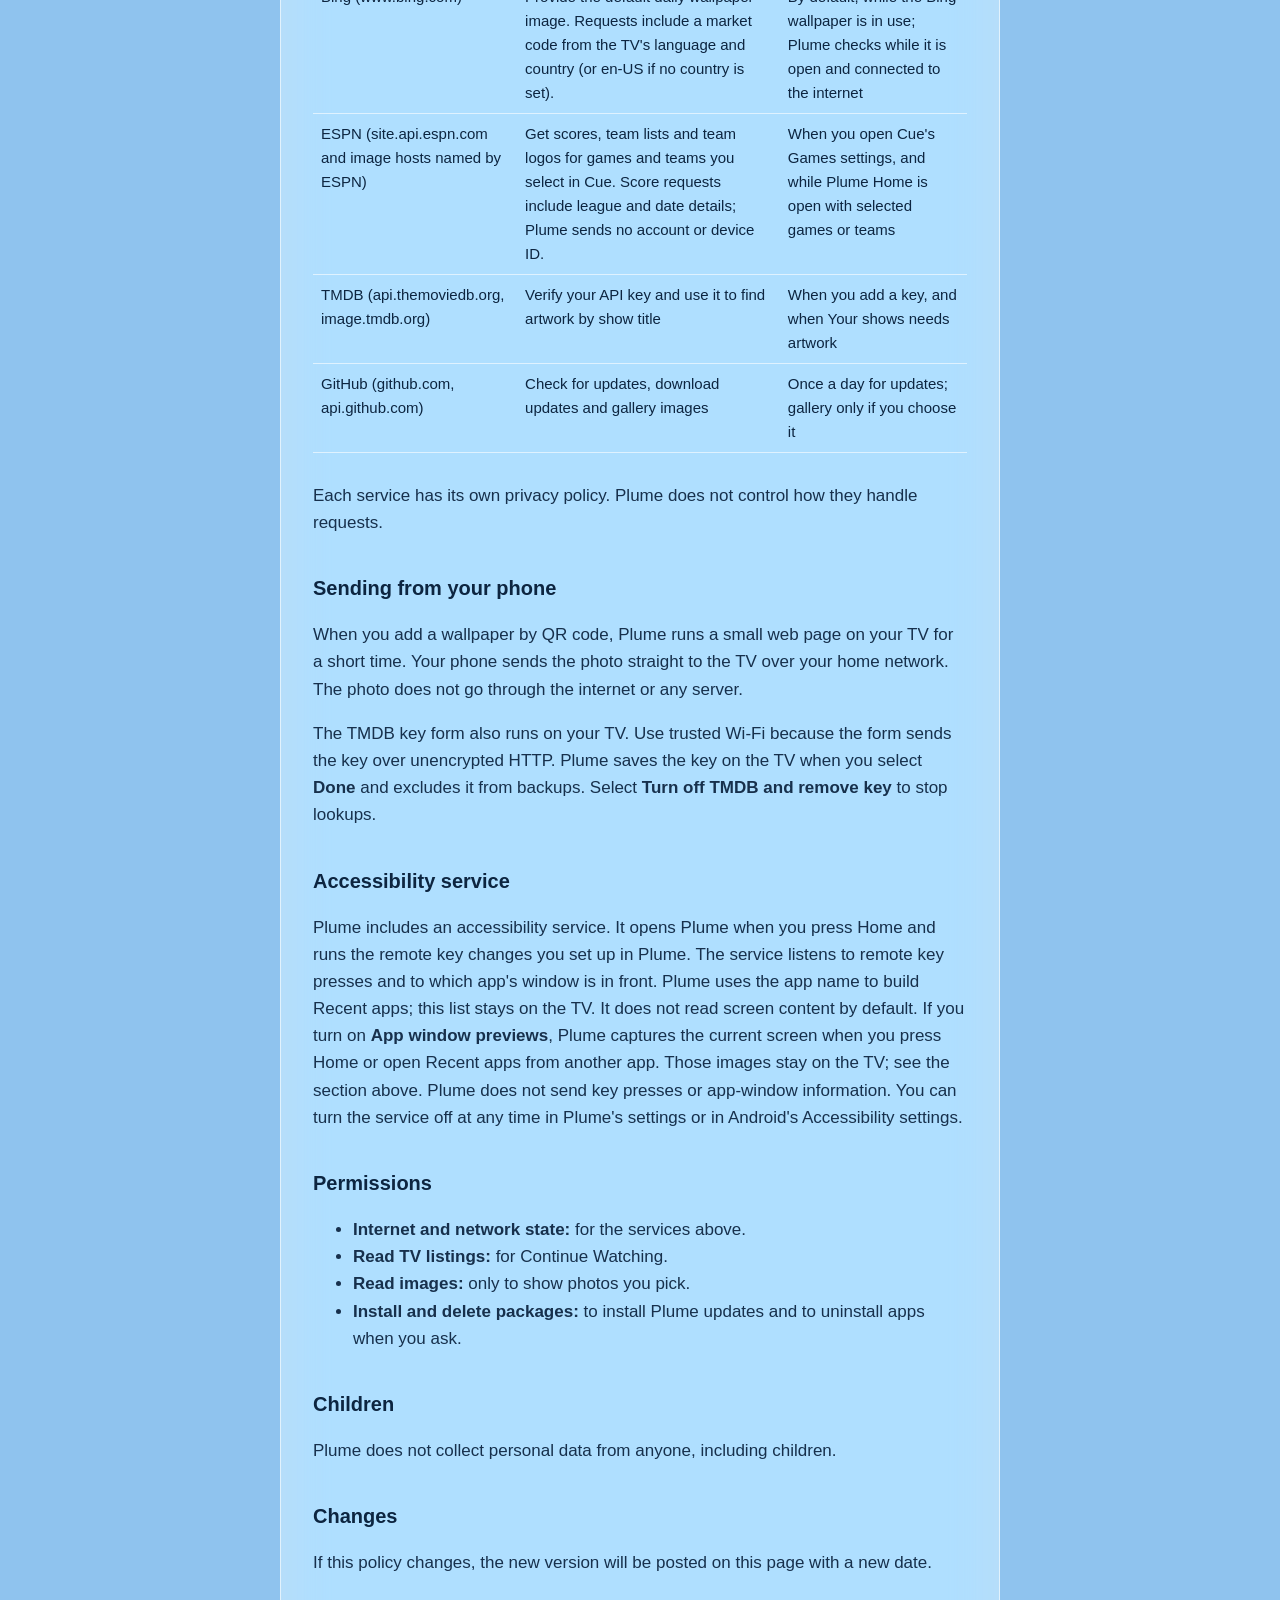
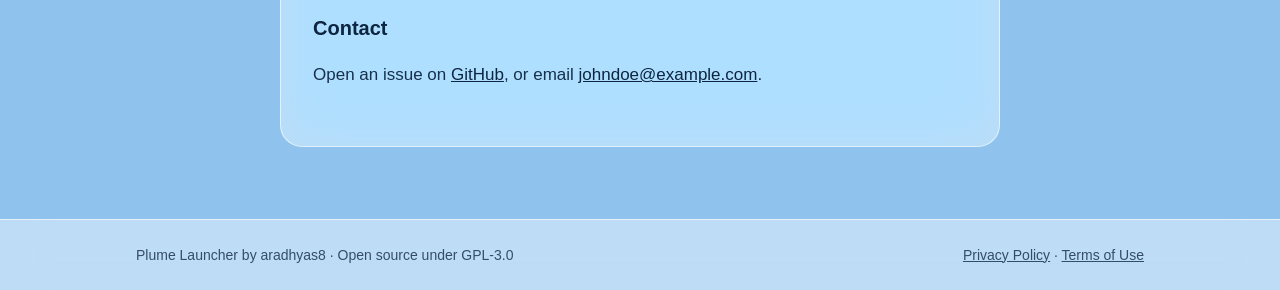
==== commit e92b1a1f: "docs: clarify recent app history privacy" ====
--- a/docs/privacy.html
+++ b/docs/privacy.html
@@ -37,7 +37,7 @@
     <li><strong>Photos</strong>, only if you choose a folder of your own photos for the wallpaper or screensaver.</li>
     <li><strong>TV inputs</strong> (HDMI sources), to show the Sources list.</li>
     <li><strong>Your settings</strong>, such as layout, theme, PIN and remote keys. They are stored in Plume's private storage on the TV.</li>
-    <li><strong>Recent apps and previews</strong>, only if you use Recent apps or turn previews on. Plume keeps the recent app list on the TV. With previews on, it captures the current screen when you press Home or open Recent apps from another app. It keeps the last screen of up to six apps in Plume's private storage on the TV. These images are not included in backups and are deleted when you turn previews off.</li>
+    <li><strong>Recent app history and previews.</strong> Plume keeps the Recent apps list on the TV. The <strong>App window previews</strong> setting is off by default. When it is on, Plume captures the current screen when you press Home or open Recent apps from another app. It keeps the last screen of up to six apps in private storage on the TV. These images are not included in backups and are deleted when you turn the setting off.</li>
     <li><strong>Your approximate location</strong>, only if you turn on the weather or choose a city. Besides the weather, the Auto theme uses it to work out sunrise and sunset on the TV. That calculation sends nothing. Plume keeps the location on the TV after you turn the weather off, so the Auto theme still works. Clearing Plume's data in Android settings removes it.</li>
   </ul>
 
@@ -47,7 +47,7 @@
     <tr><th>Service</th><th>Why</th><th>When</th></tr>
     <tr><td>ipwho.is</td><td>Find your approximate city from your IP address, for the weather</td><td>Only if weather is on and set to automatic location</td></tr>
     <tr><td>Open-Meteo (api.open-meteo.com, geocoding-api.open-meteo.com)</td><td>Get the weather, and find a city you type</td><td>Only if weather is on</td></tr>
-    <tr><td>Bing (www.bing.com)</td><td>Provide the default daily wallpaper image</td><td>By default, while the Bing wallpaper is in use; Plume checks while it is open and connected to the internet</td></tr>
+    <tr><td>Bing (www.bing.com)</td><td>Provide the default daily wallpaper image. Requests include a market code from the TV's language and country (or en-US if no country is set).</td><td>By default, while the Bing wallpaper is in use; Plume checks while it is open and connected to the internet</td></tr>
     <tr><td>ESPN (site.api.espn.com and image hosts named by ESPN)</td><td>Get scores, team lists and team logos for games and teams you select in Cue. Score requests include league and date details; Plume sends no account or device ID.</td><td>When you open Cue's Games settings, and while Plume Home is open with selected games or teams</td></tr>
     <tr><td>TMDB (api.themoviedb.org, image.tmdb.org)</td><td>Verify your API key and use it to find artwork by show title</td><td>When you add a key, and when Your shows needs artwork</td></tr>
     <tr><td>GitHub (github.com, api.github.com)</td><td>Check for updates, download updates and gallery images</td><td>Once a day for updates; gallery only if you choose it</td></tr>
@@ -59,7 +59,7 @@
   <p>The TMDB key form also runs on your TV. Use trusted Wi-Fi because the form sends the key over unencrypted HTTP. Plume saves the key on the TV when you select <strong>Done</strong> and excludes it from backups. Select <strong>Turn off TMDB and remove key</strong> to stop lookups.</p>
 
   <h2>Accessibility service</h2>
-  <p>Plume includes an accessibility service. It opens Plume when you press Home and runs the remote key changes you set up in Plume. The service listens to remote key presses and to which app's window is in front. Plume uses the app name to build Recent apps; this list stays on the TV. It does not read screen content by default. If you turn on Recent app previews, Plume captures the current screen when you press Home or open Recent apps from another app. Those images stay on the TV; see the section above. Plume does not send key presses or app-window information. You can turn the service off at any time in Plume's settings or in Android's Accessibility settings.</p>
+  <p>Plume includes an accessibility service. It opens Plume when you press Home and runs the remote key changes you set up in Plume. The service listens to remote key presses and to which app's window is in front. Plume uses the app name to build Recent apps; this list stays on the TV. It does not read screen content by default. If you turn on <strong>App window previews</strong>, Plume captures the current screen when you press Home or open Recent apps from another app. Those images stay on the TV; see the section above. Plume does not send key presses or app-window information. You can turn the service off at any time in Plume's settings or in Android's Accessibility settings.</p>
 
   <h2>Permissions</h2>
   <ul>
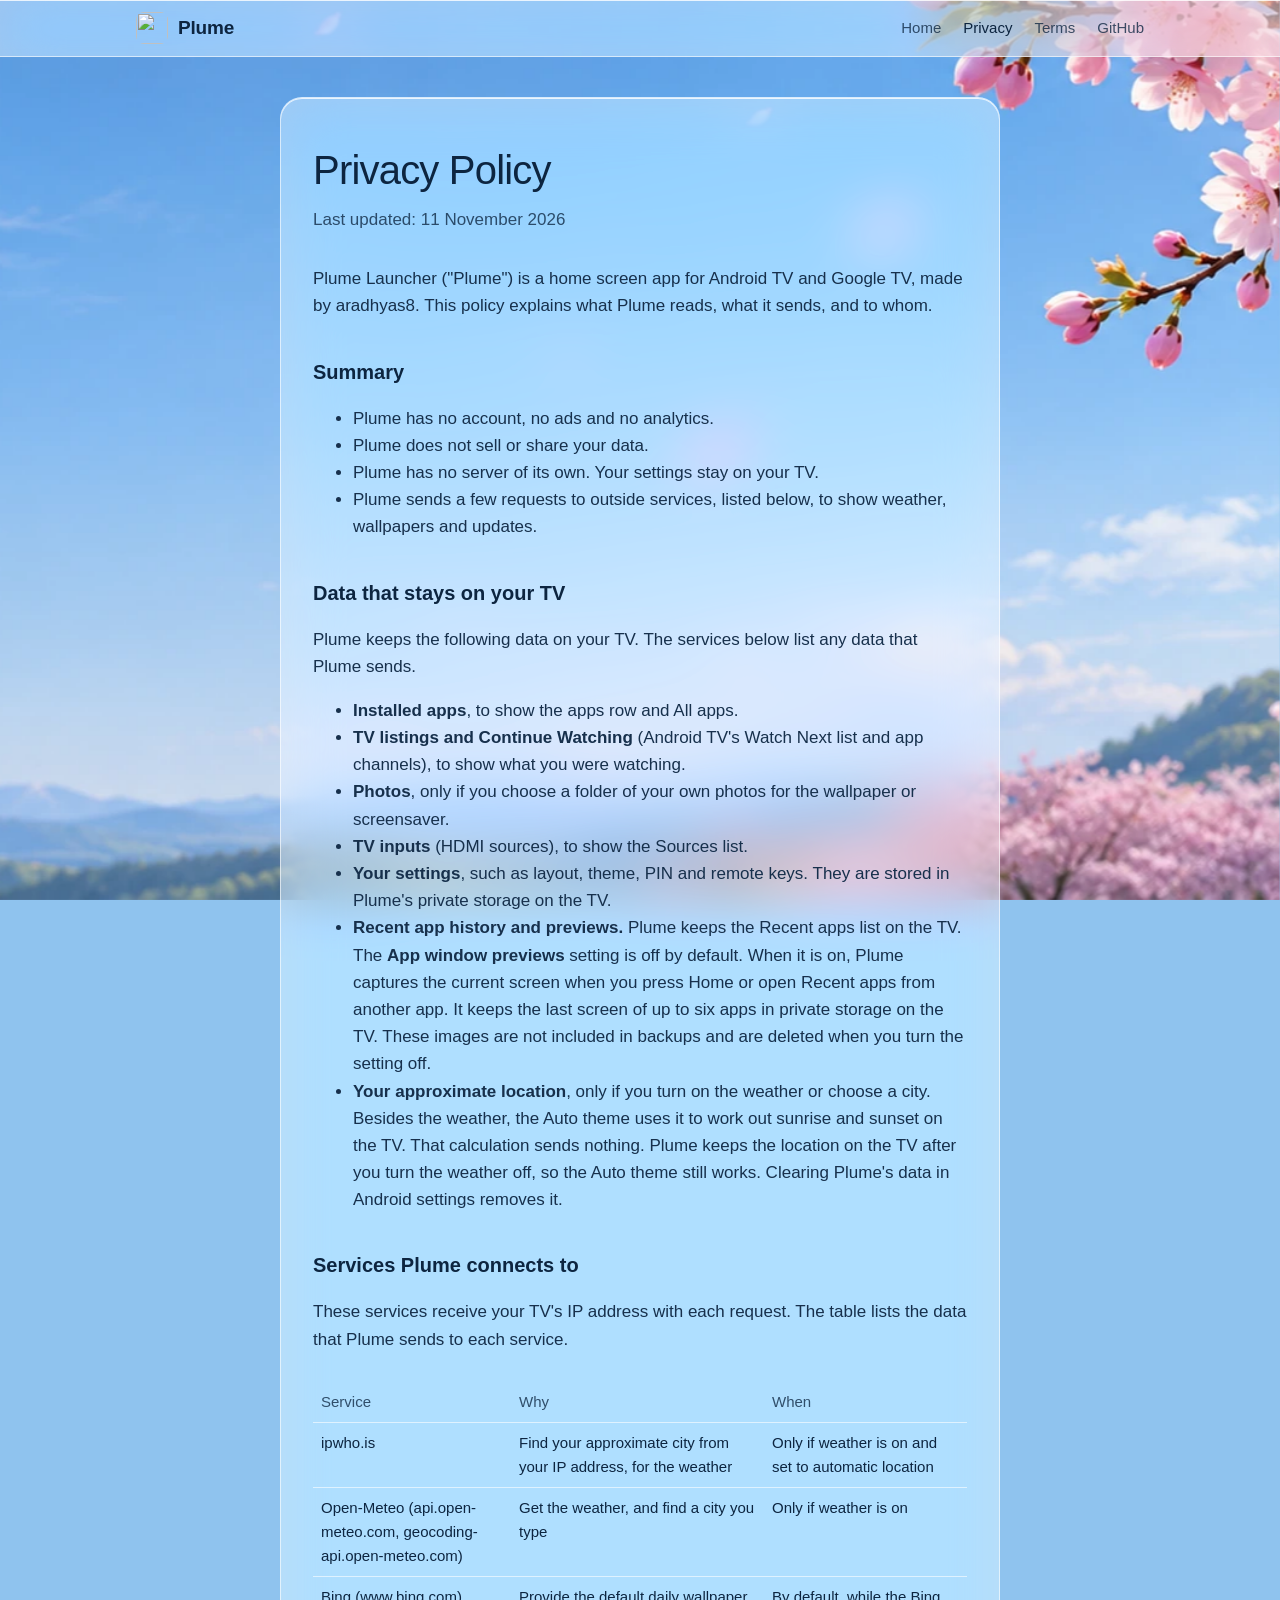
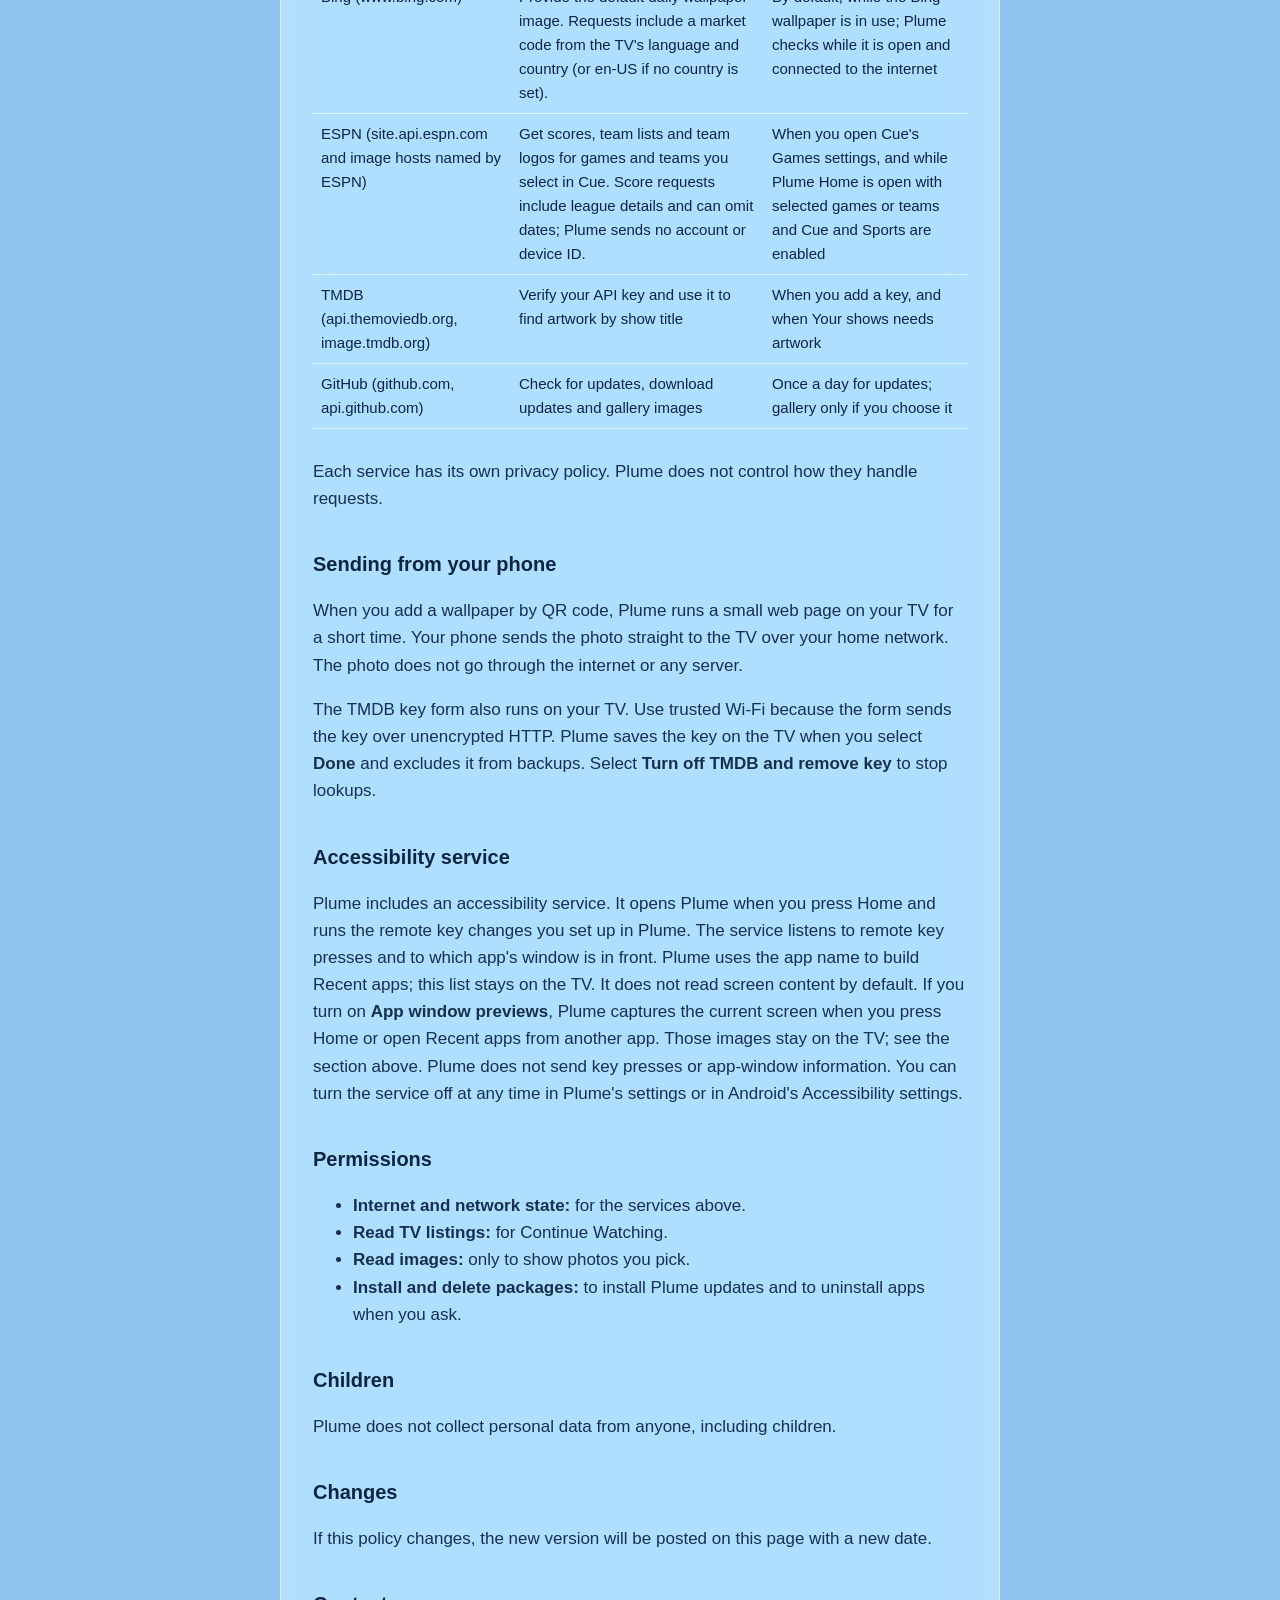
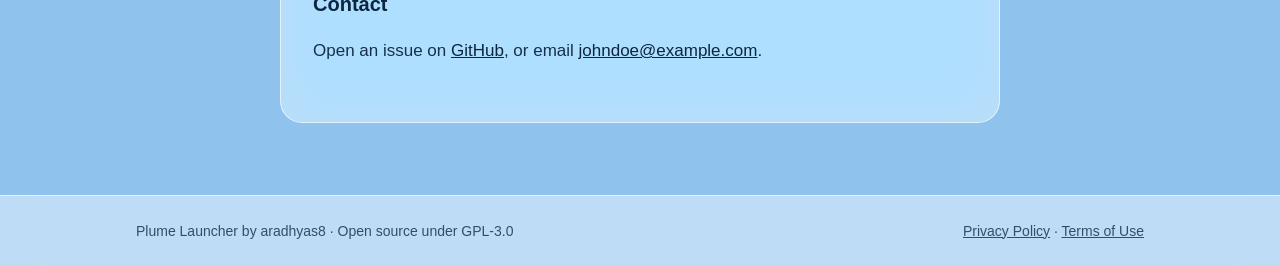
==== commit 4cdde354: "docs: clarify ESPN request conditions" ====
--- a/docs/privacy.html
+++ b/docs/privacy.html
@@ -48,7 +48,7 @@
     <tr><td>ipwho.is</td><td>Find your approximate city from your IP address, for the weather</td><td>Only if weather is on and set to automatic location</td></tr>
     <tr><td>Open-Meteo (api.open-meteo.com, geocoding-api.open-meteo.com)</td><td>Get the weather, and find a city you type</td><td>Only if weather is on</td></tr>
     <tr><td>Bing (www.bing.com)</td><td>Provide the default daily wallpaper image. Requests include a market code from the TV's language and country (or en-US if no country is set).</td><td>By default, while the Bing wallpaper is in use; Plume checks while it is open and connected to the internet</td></tr>
-    <tr><td>ESPN (site.api.espn.com and image hosts named by ESPN)</td><td>Get scores, team lists and team logos for games and teams you select in Cue. Score requests include league and date details; Plume sends no account or device ID.</td><td>When you open Cue's Games settings, and while Plume Home is open with selected games or teams</td></tr>
+    <tr><td>ESPN (site.api.espn.com and image hosts named by ESPN)</td><td>Get scores, team lists and team logos for games and teams you select in Cue. Score requests include league details and can omit dates; Plume sends no account or device ID.</td><td>When you open Cue's Games settings, and while Plume Home is open with selected games or teams and Cue and Sports are enabled</td></tr>
     <tr><td>TMDB (api.themoviedb.org, image.tmdb.org)</td><td>Verify your API key and use it to find artwork by show title</td><td>When you add a key, and when Your shows needs artwork</td></tr>
     <tr><td>GitHub (github.com, api.github.com)</td><td>Check for updates, download updates and gallery images</td><td>Once a day for updates; gallery only if you choose it</td></tr>
   </table></div>
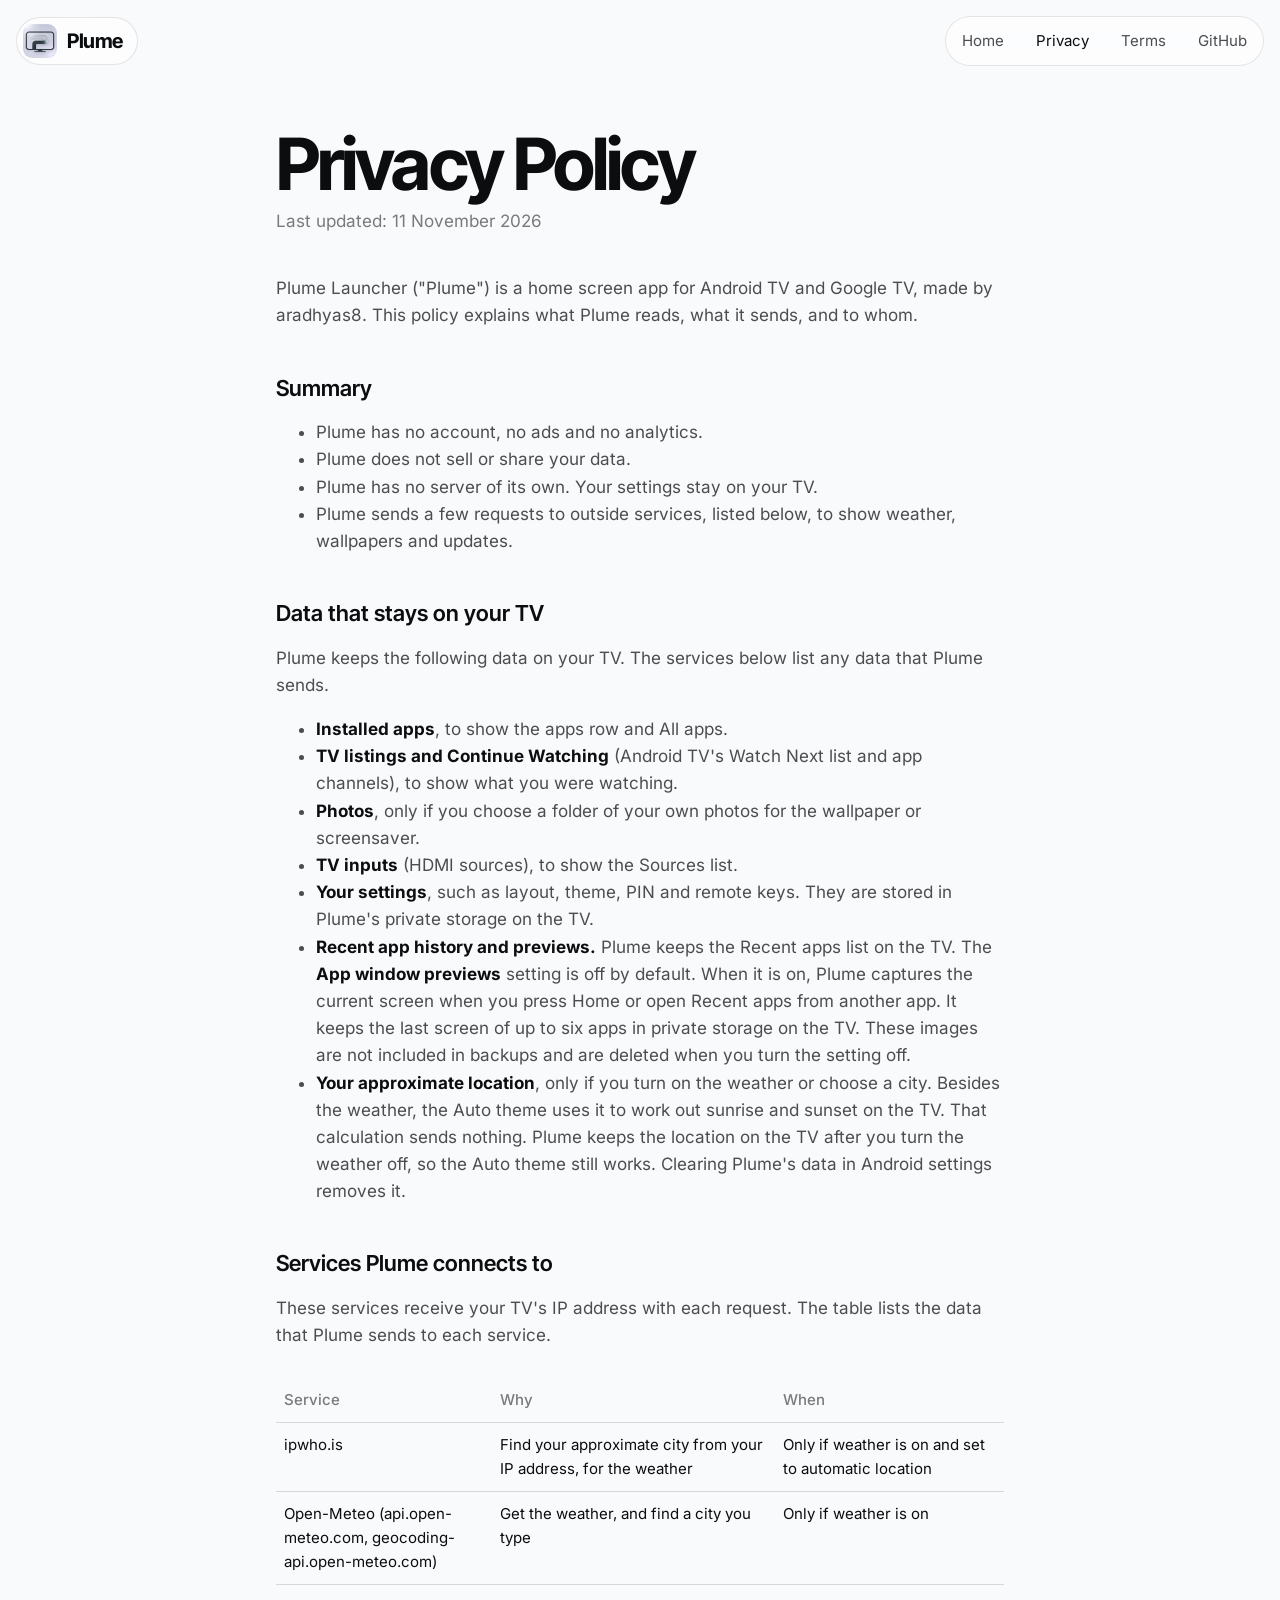
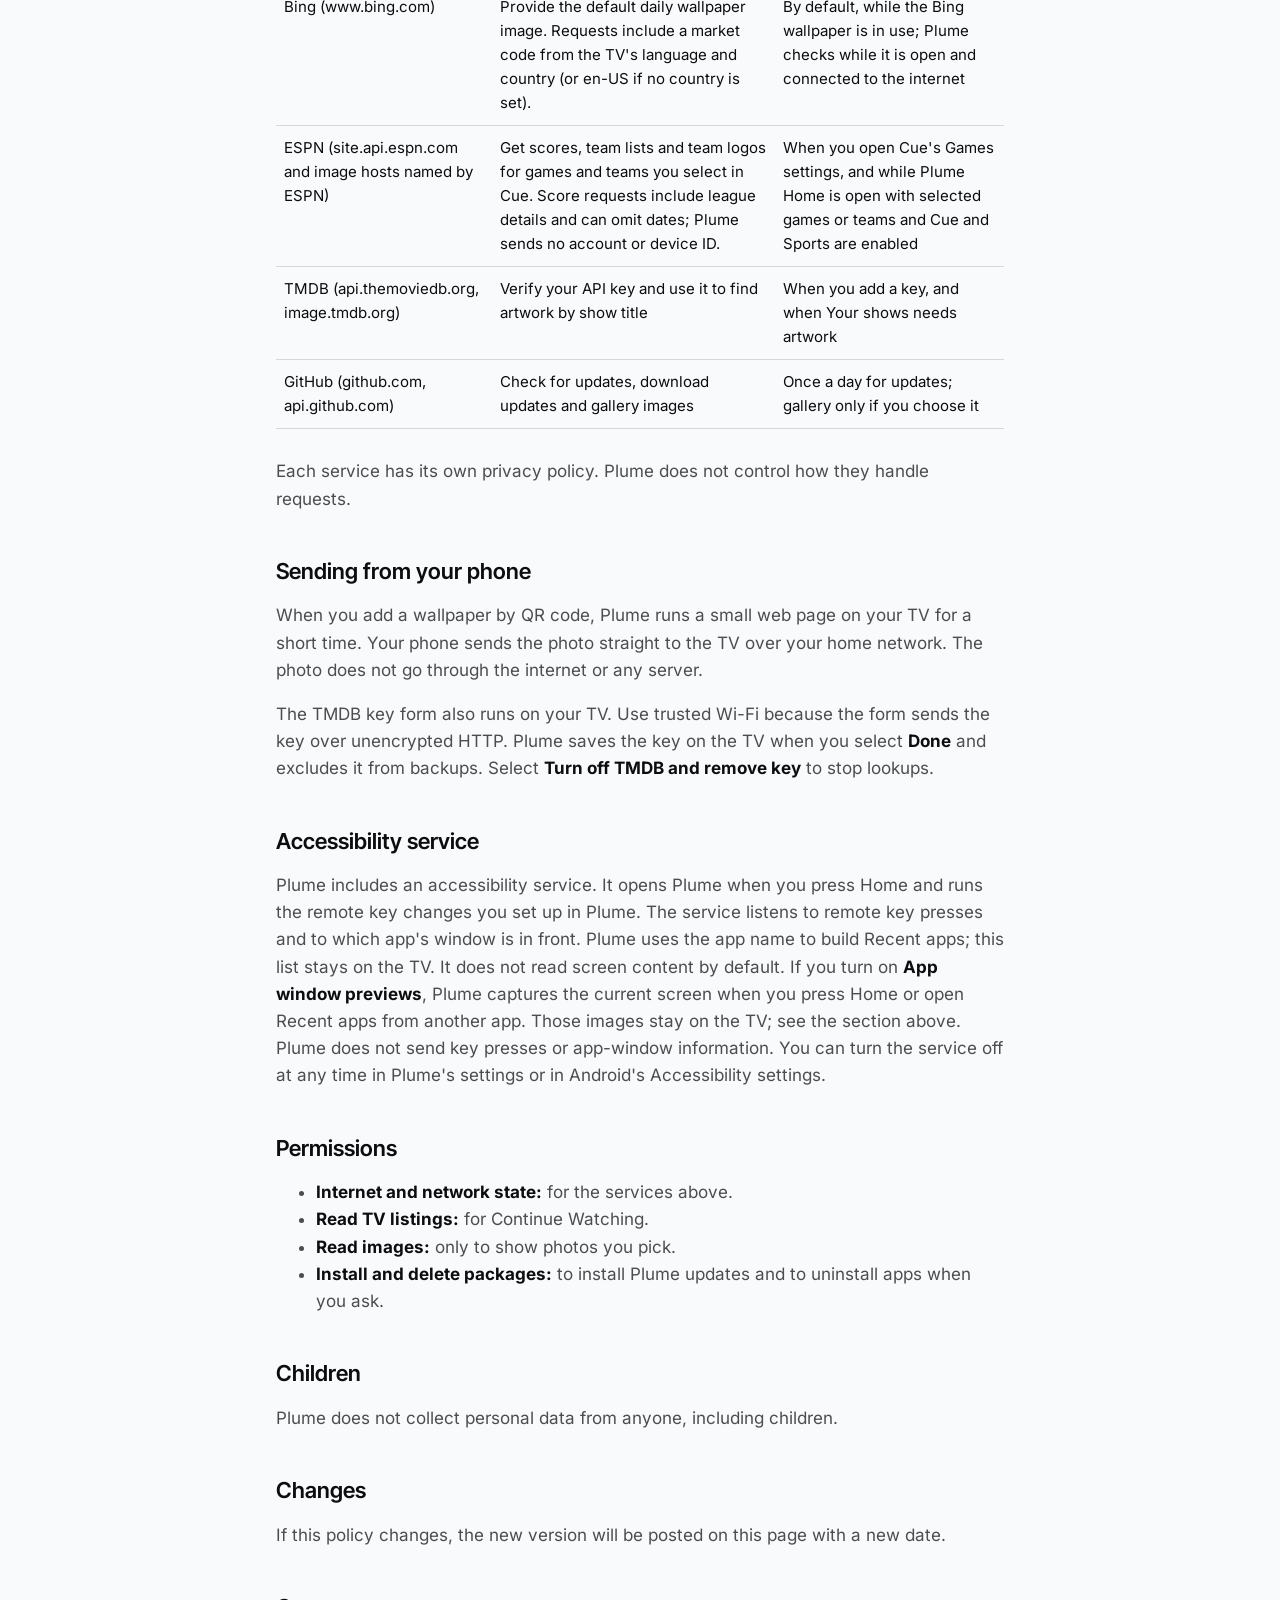
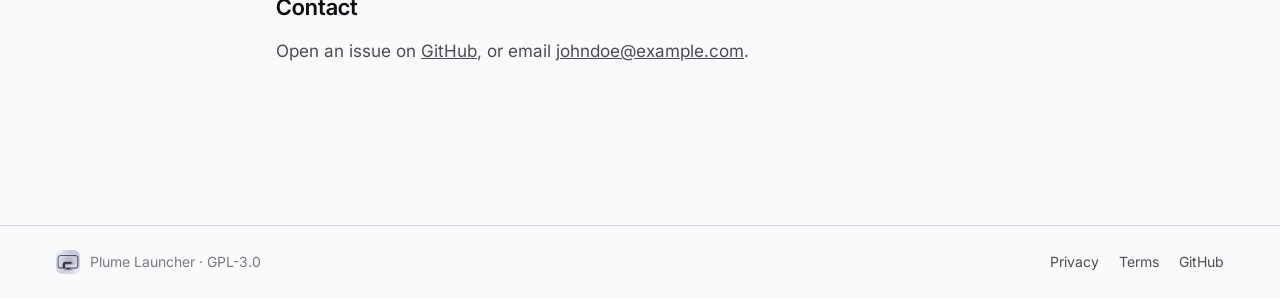
==== commit 0255b209: "Redesign the website: Cinema layout, new screenshots, press quotes - Plain black (or white) page wit" ====
--- a/docs/privacy.html
+++ b/docs/privacy.html
@@ -10,10 +10,10 @@
 <script src="theme.js"></script>
 </head>
 <body>
-<header><div class="wrap">
-  <a class="brand" href="./"><img src="plume-icon.png" alt="">Plume</a>
-  <nav><a href="./">Home</a><a href="privacy.html" aria-current="page">Privacy</a><a href="terms.html">Terms</a><a href="https://github.com/aradhyas8/Plume_Launcher">GitHub</a></nav>
-</div></header>
+<div class="top">
+  <a class="mark frost" href="./"><span class="logo" role="img" aria-label="Plume logo"></span>Plume</a>
+  <nav class="frost"><a class="wide" href="./">Home</a><a href="privacy.html" aria-current="page">Privacy</a><a href="terms.html">Terms</a><a class="wide" href="https://github.com/aradhyas8/Plume_Launcher">GitHub</a></nav>
+</div>
 
 <main class="wrap doc">
   <h1>Privacy Policy</h1>
@@ -80,8 +80,8 @@
 </main>
 
 <footer><div class="wrap">
-  <span>Plume Launcher by aradhyas8 · Open source under GPL-3.0</span>
-  <span><a href="privacy.html">Privacy Policy</a> · <a href="terms.html">Terms of Use</a></span>
+  <span class="foot-brand"><span class="logo" role="img" aria-label="Plume logo"></span>Plume Launcher · GPL-3.0</span>
+  <span class="foot-links"><a href="privacy.html">Privacy</a><a href="terms.html">Terms</a><a href="https://github.com/aradhyas8/Plume_Launcher">GitHub</a></span>
 </div></footer>
 </body>
 </html>
--- a/docs/style.css
+++ b/docs/style.css
@@ -1,233 +1,218 @@
-/* The page sits on a Plume wallpaper and every card is frosted glass, like the TV home screen. */
+/* Cinema: a plain black (or white) stage. The TV screenshots carry all the colour. */
+@font-face { font-family: "Inter Tight"; src: url("fonts/inter-tight.woff2") format("woff2"); font-weight: 100 900; font-display: swap; }
+@font-face { font-family: "Inter"; src: url("fonts/inter.woff2") format("woff2"); font-weight: 100 900; font-display: swap; }
+
 :root {
-  --wall: url("wall-dark.webp");
-  --wall-crop: 0px;
-  --base: #0f1c33;
-  --fg: #ffffff;
-  --text: #eef1ee;
-  --muted: rgba(255, 255, 255, .78);
-  --line: rgba(255, 255, 255, .18);
-  --line-hi: rgba(255, 255, 255, .4);
-  --glass: rgba(255, 255, 255, .1);
-  --glass-2: rgba(255, 255, 255, .16);
-  --sheen: inset 0 1px 0 rgba(255, 255, 255, .22);
-  --accent: rgba(255, 255, 255, .94);
-  --on-accent: #0f1c33;
-  --glow: rgba(0, 0, 0, .35);
-  --shadow: 0 30px 80px -24px rgba(0, 0, 0, .6);
-  --text-shadow: 0 1px 2px rgba(0, 0, 0, .35), 0 2px 18px rgba(0, 0, 0, .35);
+  --paper: oklch(14% 0.004 270);
+  --paper-2: oklch(20% 0.005 270);
+  --ink: oklch(97% 0 0);
+  --ink-2: oklch(74% 0.005 270);
+  --ink-3: oklch(56% 0.005 270);
+  --rule: oklch(28% 0.005 270);
+  --glass: oklch(100% 0 0 / .08);
+  --glass-line: oklch(100% 0 0 / .16);
+  --glow: oklch(70% 0.12 60 / .32);
+  --font-display: "Inter Tight", system-ui, -apple-system, "Segoe UI", sans-serif;
+  --font-body: "Inter", system-ui, -apple-system, "Segoe UI", sans-serif;
+  --font-mono: ui-monospace, "SF Mono", Menlo, Consolas, monospace;
+  --ease-out: cubic-bezier(.2, .8, .2, 1);
+  --logo: url("plume-icon-dark.png");
+  color-scheme: dark;
 }
 @media (prefers-color-scheme: light) {
   :root:not([data-theme="dark"]) {
-    --wall: url("wall-light.webp");
-    --wall-crop: -45vh; /* hide the top branch so headings sit on clear sky */
-    --base: #8fc3ee;
-    --fg: #0d2540;
-    --text: #17304c;
-    --muted: rgba(13, 37, 64, .78);
-    --line: rgba(255, 255, 255, .6);
-    --line-hi: rgba(255, 255, 255, .9);
-    --glass: rgba(255, 255, 255, .42);
-    --glass-2: rgba(255, 255, 255, .6);
-    --sheen: inset 0 1px 0 rgba(255, 255, 255, .8);
-    --accent: #0d2540;
-    --on-accent: #ffffff;
-    --glow: rgba(13, 37, 64, .25);
-    --shadow: 0 30px 70px -25px rgba(13, 37, 64, .45);
-    --text-shadow: 0 1px 14px rgba(255, 255, 255, .55);
+    --paper: oklch(98.5% 0.002 270);
+    --paper-2: oklch(94.5% 0.004 270);
+    --ink: oklch(16% 0.005 270);
+    --ink-2: oklch(42% 0.006 270);
+    --ink-3: oklch(58% 0.006 270);
+    --rule: oklch(88% 0.004 270);
+    --glass: oklch(100% 0 0 / .6);
+    --glass-line: oklch(16% 0.005 270 / .1);
+    --glow: oklch(65% 0.12 330 / .3);
+    --logo: url("plume-icon.png");
+    color-scheme: light;
   }
 }
 :root[data-theme="light"] {
-  --wall: url("wall-light.webp");
-    --wall-crop: -45vh; /* hide the top branch so headings sit on clear sky */
-  --base: #8fc3ee;
-  --fg: #0d2540;
-  --text: #17304c;
-  --muted: rgba(13, 37, 64, .78);
-  --line: rgba(255, 255, 255, .6);
-  --line-hi: rgba(255, 255, 255, .9);
-  --glass: rgba(255, 255, 255, .42);
-  --glass-2: rgba(255, 255, 255, .6);
-  --sheen: inset 0 1px 0 rgba(255, 255, 255, .8);
-  --accent: #0d2540;
-  --on-accent: #ffffff;
-  --glow: rgba(13, 37, 64, .25);
-  --shadow: 0 30px 70px -25px rgba(13, 37, 64, .45);
-  --text-shadow: 0 1px 14px rgba(255, 255, 255, .55);
-}
-:root[data-theme="dark"] { color-scheme: dark; }
-:root[data-theme="light"] { color-scheme: light; }
+  --paper: oklch(98.5% 0.002 270);
+  --paper-2: oklch(94.5% 0.004 270);
+  --ink: oklch(16% 0.005 270);
+  --ink-2: oklch(42% 0.006 270);
+  --ink-3: oklch(58% 0.006 270);
+  --rule: oklch(88% 0.004 270);
+  --glass: oklch(100% 0 0 / .6);
+  --glass-line: oklch(16% 0.005 270 / .1);
+  --glow: oklch(65% 0.12 330 / .3);
+  --logo: url("plume-icon.png");
+  color-scheme: light;
+}
+
 * { box-sizing: border-box; }
-html { color-scheme: dark light; scroll-behavior: smooth; }
-body {
-  margin: 0;
-  background: var(--base);
-  color: var(--fg);
-  font: 17px/1.6 -apple-system, BlinkMacSystemFont, "Segoe UI", Roboto, Helvetica, Arial, sans-serif;
-  -webkit-font-smoothing: antialiased;
-}
-/* The wallpaper, sharp and fixed behind the whole page, like the TV home screen. */
-body::before {
-  content: ""; position: fixed; inset: var(--wall-crop) 0 0 0; z-index: -1;
-  background: var(--wall) center bottom / cover no-repeat;
-}
-a { color: var(--fg); }
-img { max-width: 100%; height: auto; display: block; }
-svg { width: 24px; height: 24px; fill: none; stroke: currentColor; stroke-width: 1.8; stroke-linecap: round; stroke-linejoin: round; }
-svg .fill, svg.ico { fill: currentColor; stroke: none; }
-.wrap { max-width: 1040px; margin: 0 auto; padding: 0 16px; }
-:focus-visible { outline: 2px solid var(--fg); outline-offset: 3px; border-radius: 8px; }
+html, body { overflow-x: clip; }
+html { scroll-behavior: smooth; }
+body { margin: 0; background: var(--paper); color: var(--ink); font: 17px/1.6 var(--font-body); -webkit-font-smoothing: antialiased; }
+img { display: block; max-width: 100%; height: auto; }
+a { color: inherit; }
+.wrap { max-width: 1200px; margin: 0 auto; padding: 0 16px; }
+:focus-visible { outline: 2px solid var(--ink); outline-offset: 3px; border-radius: 6px; }
 section[id] { scroll-margin-top: 80px; }
-h1, h2, .lede, .eyebrow, .stats, .sub, .fine, .after { text-shadow: var(--text-shadow); }
-
-/* One frosted surface, used by every card. */
-header, .tile, .panel, .steps li, .more, .code-chip, .toggle, .stats, .doc {
-  background: var(--glass);
-  border: 1px solid var(--line);
-  box-shadow: var(--sheen);
-  backdrop-filter: blur(28px) saturate(1.6);
-  -webkit-backdrop-filter: blur(28px) saturate(1.6);
-}
-
-/* Header */
-header { position: sticky; top: 0; z-index: 10; border-width: 0 0 1px; }
-header .wrap { display: flex; flex-wrap: wrap; align-items: center; justify-content: space-between; gap: 12px 16px; padding-top: 12px; padding-bottom: 12px; }
-.brand { display: flex; align-items: center; gap: 10px; text-decoration: none; font-weight: 600; font-size: 19px; letter-spacing: -0.2px; }
-.brand img { width: 32px; height: 32px; border-radius: 8px; }
-nav { display: flex; flex-wrap: wrap; align-items: center; gap: 22px; }
-nav a { color: var(--muted); text-decoration: none; font-size: 15px; }
-nav a:hover, nav a[aria-current] { color: var(--fg); }
-nav a.btn { color: var(--on-accent); }
+
+/* Logo: graphite tile on the dark stage, silver tile on the light one. */
+.logo { display: inline-block; width: 34px; height: 34px; flex: none; border-radius: 9px; background: var(--logo) center / cover no-repeat; }
+
+/* Top bar: logo left, one button right. No nav. */
+.top { position: fixed; top: 16px; left: 16px; right: 16px; z-index: 10; display: flex; justify-content: space-between; align-items: center; gap: 12px; pointer-events: none; }
+.top > * { pointer-events: auto; }
+.mark { display: inline-flex; align-items: center; gap: 10px; text-decoration: none; font: 700 20px/1 var(--font-display); letter-spacing: -.02em; padding: 6px 14px 6px 6px; border-radius: 999px; }
+.pill { display: inline-flex; align-items: center; gap: 8px; padding: 10px 18px; border-radius: 999px; text-decoration: none; font-weight: 600; font-size: 15px; white-space: nowrap; }
+.frost { background: var(--glass); border: 1px solid var(--glass-line); backdrop-filter: blur(20px) saturate(1.6); -webkit-backdrop-filter: blur(20px) saturate(1.6); }
+@supports not ((backdrop-filter: blur(1px)) or (-webkit-backdrop-filter: blur(1px))) {
+  .frost { background: var(--paper-2); }
+}
 
 /* Buttons */
-.btn { display: inline-flex; align-items: center; gap: 10px; padding: 14px 24px; border-radius: 999px; background: var(--accent); color: var(--on-accent); text-decoration: none; font: inherit; font-weight: 600; border: 0; cursor: pointer; box-shadow: 0 10px 30px -10px var(--glow); transition: transform .15s ease, box-shadow .15s ease; }
-.btn:hover { transform: translateY(-1px); box-shadow: 0 14px 36px -8px var(--glow); }
-.btn svg { width: 20px; height: 20px; stroke-width: 2.2; }
-.btn.small { padding: 8px 16px; font-size: 14px; }
-.btn.ghost { background: var(--glass-2); color: var(--fg); border: 1px solid var(--line); box-shadow: var(--sheen); }
-.btn.ghost:hover { border-color: var(--line-hi); }
-.btn-meta { font-weight: 500; opacity: .65; font-size: 14px; padding-left: 10px; border-left: 1px solid currentColor; }
+.btn { display: inline-flex; align-items: center; gap: 10px; padding: 16px 28px; border-radius: 999px; background: var(--ink); color: var(--paper); text-decoration: none; font: 600 17px/1.2 var(--font-body); border: 1px solid transparent; cursor: pointer; white-space: nowrap; transition: transform .2s var(--ease-out); }
+.btn:hover { transform: translateY(-2px); }
+.btn:active { transform: translateY(0); }
+.btn.line { background: none; color: var(--ink); border-color: var(--rule); }
+.btn.line:hover { border-color: var(--ink-3); }
+.btn svg { width: 20px; height: 20px; fill: currentColor; }
+.btn code { font: 600 16px var(--font-mono); letter-spacing: .08em; }
+.btn .meta { font-weight: 500; opacity: .6; font-size: 15px; }
+.cta { display: flex; justify-content: center; flex-wrap: wrap; gap: 12px; }
 
 /* Hero */
-.hero { text-align: center; padding: 80px 16px 48px; }
-.hero .logo { width: 112px; height: 112px; border-radius: 26px; margin: 0 auto 28px; box-shadow: 0 0 0 1px var(--line-hi), 0 20px 60px -10px var(--glow), 0 0 0 0 transparent; }
-.eyebrow { margin: 0 0 12px; color: var(--muted); font-size: 13px; font-weight: 600; letter-spacing: 1.4px; text-transform: uppercase; }
-.hero h1 { font-size: clamp(40px, 7vw, 72px); line-height: 1.05; font-weight: 300; margin: 0; letter-spacing: -1.5px; }
-.lede { color: var(--muted); font-size: clamp(18px, 2.2vw, 21px); margin: 18px auto 36px; max-width: 560px; }
-.cta { display: flex; flex-wrap: wrap; align-items: center; justify-content: center; gap: 14px; }
-.code-chip { display: inline-flex; align-items: center; gap: 12px; padding: 9px 9px 9px 20px; border-radius: 999px; color: var(--muted); text-decoration: none; font-size: 15px; }
-.code-chip strong { color: var(--fg); background: var(--glass-2); padding: 5px 14px; border-radius: 999px; font-family: ui-monospace, "SF Mono", Menlo, Consolas, monospace; font-size: 16px; letter-spacing: 1.5px; }
-.code-chip:hover { border-color: var(--line-hi); }
-.fine { margin: 22px 0 0; color: var(--muted); font-size: 14px; }
-
-/* Showcase: the TV stays a real black TV. */
-.showcase { display: flex; flex-direction: column; align-items: center; padding-bottom: 24px; }
-.tv { width: 100%; padding: 10px; border-radius: 22px; background: #050505; border: 1px solid #2a2a2c; box-shadow: var(--shadow); }
-.tv img { border-radius: 13px; aspect-ratio: 16 / 9; width: 100%; object-fit: cover; }
-.tv-stand { width: 22%; height: 10px; margin-top: 14px; border-radius: 999px; background: var(--glass-2); border: 1px solid var(--line); }
-.toggle { display: inline-flex; margin-top: 28px; padding: 4px; border-radius: 999px; }
-.toggle button { font: inherit; font-size: 14px; font-weight: 600; padding: 7px 18px; border-radius: 999px; border: 0; background: none; color: var(--muted); cursor: pointer; }
-.toggle button[aria-pressed="true"] { background: var(--accent); color: var(--on-accent); }
-
-/* Stats: one glass strip */
-.stats { display: grid; grid-template-columns: repeat(4, 1fr); gap: 0; margin-top: 48px; padding: 28px 16px 20px; border-radius: 22px; text-align: center; }
-.stats div { padding: 8px 12px; border-left: 1px solid var(--line); }
-.stats div:first-child { border-left: 0; }
-.stats strong { display: block; font-size: clamp(28px, 4vw, 40px); font-weight: 300; letter-spacing: -1px; }
-.stats span { color: var(--muted); font-size: 14px; }
-.stats p { grid-column: 1 / -1; margin: 20px 0 0; color: var(--muted); font-size: 13px; }
-
-/* Sections */
-section h2 { font-size: clamp(28px, 4vw, 40px); font-weight: 300; letter-spacing: -0.8px; text-align: center; margin: 0 0 12px; line-height: 1.15; }
-.features, .install { padding-top: 72px; padding-bottom: 24px; }
-.sub { text-align: center; color: var(--muted); margin: 0 auto 40px; max-width: 520px; }
-
-/* Feature tiles */
-.tiles { display: grid; grid-template-columns: repeat(3, 1fr); gap: 16px; margin-top: 40px; }
-.tile { border-radius: 18px; padding: 24px; transition: transform .2s ease, border-color .2s ease, background .2s ease; }
-.tile:hover { transform: translateY(-3px); border-color: var(--line-hi); background: var(--glass-2); }
-.tile svg { width: 30px; height: 30px; margin-bottom: 14px; color: var(--fg); }
-.tile h3 { margin: 0 0 6px; font-size: 17px; font-weight: 600; }
-.tile p { margin: 0; color: var(--muted); font-size: 15px; }
+.hero { padding: 168px 0 0; text-align: center; }
+h1 { font: 800 clamp(52px, 11vw, 150px)/.92 var(--font-display); letter-spacing: -.045em; margin: 0; overflow-wrap: anywhere; }
+h1 span { color: var(--ink-3); }
+.lede { max-width: 560px; margin: 28px auto 36px; color: var(--ink-2); font-size: 20px; }
+.fine { color: var(--ink-3); font-size: 14px; margin: 20px 0 0; }
+
+.screen { width: min(1500px, 100%); margin: 88px auto 0; padding: 0 16px; }
+.screen img { width: 100%; border-radius: 18px; box-shadow: 0 60px 160px -40px var(--glow); }
+.switch { display: flex; justify-content: center; margin-top: 28px; }
+.toggle { display: inline-flex; padding: 4px; border-radius: 999px; background: var(--paper-2); }
+.toggle button { display: inline-flex; align-items: center; gap: 8px; font: 600 14px var(--font-body); padding: 8px 18px 8px 14px; border-radius: 999px; border: 0; background: none; color: var(--ink-2); cursor: pointer; }
+.toggle button[aria-pressed="true"] { background: var(--ink); color: var(--paper); }
+.toggle svg { width: 18px; height: 18px; fill: currentColor; }
+
+/* Press */
+.press { display: grid; grid-template-columns: minmax(0, 1.5fr) minmax(0, 1fr) minmax(0, 1fr); margin-top: 128px; border-top: 1px solid var(--rule); border-bottom: 1px solid var(--rule); }
+.press figure { margin: 0; padding: 40px 32px; border-left: 1px solid var(--rule); display: flex; flex-direction: column; justify-content: space-between; gap: 20px; }
+.press figure:first-child { border-left: 0; padding-left: 0; }
+.press figure:last-child { padding-right: 0; }
+.press blockquote { margin: 0; font: 600 clamp(20px, 2.2vw, 28px)/1.25 var(--font-display); letter-spacing: -.01em; }
+.press figure:first-child blockquote { font-size: clamp(26px, 3vw, 40px); line-height: 1.15; }
+.press figcaption { color: var(--ink-3); font-size: 14px; font-weight: 600; }
+.press figcaption a { color: var(--ink-2); text-decoration-color: var(--rule); text-underline-offset: 3px; }
+
+/* Feature chapters */
+.feat { margin-top: 168px; }
+.feat h2 { font: 700 clamp(40px, 6vw, 84px)/.98 var(--font-display); letter-spacing: -.04em; margin: 0; max-width: 960px; overflow-wrap: anywhere; }
+.cols { display: grid; grid-template-columns: minmax(0, 1fr) minmax(0, 1fr); gap: 48px; margin-top: 28px; color: var(--ink-2); font-size: 19px; }
+.cols p { margin: 0; }
+.chips { display: flex; flex-wrap: wrap; align-content: flex-start; gap: 8px; margin: 0; padding: 0; list-style: none; }
+.chips li { padding: 8px 14px; border-radius: 999px; background: var(--paper-2); color: var(--ink); font-size: 15px; }
+.bleed { margin: 48px 0 0; }
+.bleed img { width: 100%; border-radius: 18px; }
+.bleed figcaption { margin-top: 12px; color: var(--ink-3); font-size: 14px; }
+.pair { display: grid; grid-template-columns: minmax(0, 1fr) minmax(0, 1fr); gap: 16px; margin-top: 48px; }
+.pair figure { margin: 0; }
+.pair img { border-radius: 14px; }
+.pair figcaption { margin-top: 10px; color: var(--ink-3); font-size: 14px; }
+
+/* Small things: a hairline grid */
+.small { display: grid; grid-template-columns: repeat(3, minmax(0, 1fr)); margin-top: 48px; border-top: 1px solid var(--rule); }
+.small div { padding: 28px 28px 28px 0; border-bottom: 1px solid var(--rule); }
+.small h3 { margin: 0 0 6px; font: 600 19px/1.3 var(--font-display); }
+.small p { margin: 0; color: var(--ink-2); font-size: 16px; }
+
+/* Numbers */
+.stats { display: grid; grid-template-columns: repeat(4, minmax(0, 1fr)); gap: 24px; margin-top: 168px; }
+.stats div { border-top: 1px solid var(--rule); padding-top: 20px; min-width: 0; }
+.stats strong { display: block; font: 700 clamp(36px, 4.6vw, 64px)/1 var(--font-display); letter-spacing: -.04em; white-space: nowrap; }
+.stats span { color: var(--ink-3); font-size: 15px; }
+.stats-note { color: var(--ink-3); font-size: 14px; margin: 20px 0 0; }
 
 /* Install */
-.install-grid { display: grid; grid-template-columns: 1fr 1.15fr; gap: 20px; align-items: stretch; }
-.panel { border-radius: 22px; padding: 32px 24px; }
-.code-panel { display: flex; flex-direction: column; align-items: center; justify-content: center; text-align: center; }
-.label { margin: 0 0 18px; color: var(--muted); font-size: 13px; font-weight: 600; letter-spacing: 1.4px; text-transform: uppercase; }
-.digits { display: flex; gap: 6px; margin-bottom: 24px; }
-.digits span { display: grid; place-items: center; width: 44px; height: 58px; border-radius: 10px; background: var(--glass-2); border: 1px solid var(--line); box-shadow: var(--sheen); font-family: ui-monospace, "SF Mono", Menlo, Consolas, monospace; font-size: 28px; font-weight: 600; }
-.hint { margin: 14px 0 0; color: var(--muted); font-size: 14px; }
-.steps { list-style: none; counter-reset: step; margin: 0; padding: 0; display: grid; gap: 12px; }
-.steps li { counter-increment: step; position: relative; display: flex; flex-direction: column; gap: 2px; padding: 18px 20px 18px 68px; border-radius: 18px; }
-.steps li::before { content: counter(step); position: absolute; left: 20px; top: 18px; width: 32px; height: 32px; border-radius: 50%; display: grid; place-items: center; background: var(--accent); color: var(--on-accent); font-weight: 700; font-size: 15px; }
-.steps strong { font-weight: 600; }
-.steps span { color: var(--muted); font-size: 15px; }
-.steps b { color: var(--fg); font-family: ui-monospace, "SF Mono", Menlo, Consolas, monospace; letter-spacing: 1px; }
-
-.more { margin-top: 20px; border-radius: 18px; }
-.more summary { cursor: pointer; padding: 18px 24px; font-weight: 600; list-style: none; display: flex; justify-content: space-between; align-items: center; }
+.end { text-align: center; padding: 200px 0 0; }
+.end h2 { font: 800 clamp(48px, 9vw, 120px)/.95 var(--font-display); letter-spacing: -.045em; margin: 0 0 40px; }
+.digits { display: flex; justify-content: center; gap: 8px; margin: 0 0 36px; }
+.digits span { display: grid; place-items: center; width: 60px; height: 76px; border-radius: 14px; background: var(--paper-2); font: 600 36px var(--font-mono); }
+.steps { list-style: none; counter-reset: s; display: grid; grid-template-columns: repeat(3, minmax(0, 1fr)); gap: 16px; margin: 72px 0 0; padding: 0; text-align: left; }
+.steps li { counter-increment: s; border-top: 1px solid var(--rule); padding-top: 20px; }
+.steps li::before { content: counter(s); display: block; font: 700 15px var(--font-mono); color: var(--ink-3); margin-bottom: 8px; }
+.steps strong { display: block; font: 600 19px/1.3 var(--font-display); margin-bottom: 4px; }
+.steps span { color: var(--ink-2); font-size: 16px; }
+.steps b { font-family: var(--font-mono); letter-spacing: .06em; }
+.more { margin: 48px 0 0; border-top: 1px solid var(--rule); border-bottom: 1px solid var(--rule); text-align: left; }
+.more summary { cursor: pointer; padding: 20px 0; font-weight: 600; list-style: none; display: flex; justify-content: space-between; align-items: center; }
 .more summary::-webkit-details-marker { display: none; }
-.more summary::after { content: "+"; font-weight: 300; font-size: 24px; line-height: 1; color: var(--muted); transition: transform .2s ease; }
+.more summary::after { content: "+"; font-size: 24px; line-height: 1; color: var(--ink-3); transition: transform .2s var(--ease-out); }
 .more[open] summary::after { transform: rotate(45deg); }
-.more-body { padding: 0 24px 12px; color: var(--muted); font-size: 15px; }
-.more-body strong { color: var(--fg); }
-.cmd { display: flex; align-items: center; justify-content: space-between; gap: 12px; background: var(--glass-2); border: 1px solid var(--line); border-radius: 12px; padding: 8px 8px 8px 16px; }
-.cmd code { font-family: ui-monospace, "SF Mono", Menlo, Consolas, monospace; font-size: 14px; color: var(--fg); overflow-x: auto; white-space: nowrap; }
-.copy-icon { flex: none; display: grid; place-items: center; width: 34px; height: 34px; border-radius: 8px; border: 0; background: none; color: var(--muted); cursor: pointer; }
-.copy-icon:hover { color: var(--fg); background: var(--glass); }
-.copy-icon svg { width: 18px; height: 18px; }
-.after { text-align: center; color: var(--muted); font-size: 15px; margin: 28px 0 72px; }
-.after b { color: var(--fg); font-weight: 600; }
-
-.toast { position: fixed; left: 50%; bottom: 24px; transform: translate(-50%, 20px); opacity: 0; pointer-events: none; padding: 10px 18px; border-radius: 999px; background: var(--accent); color: var(--on-accent); font-size: 14px; font-weight: 600; transition: opacity .2s ease, transform .2s ease; }
+.more-body { padding: 0 0 16px; color: var(--ink-2); font-size: 16px; }
+.more-body strong { color: var(--ink); }
+.cmd { display: flex; align-items: center; justify-content: space-between; gap: 12px; background: var(--paper-2); border-radius: 12px; padding: 8px 8px 8px 16px; }
+.cmd code { font: 14px var(--font-mono); color: var(--ink); overflow-x: auto; white-space: nowrap; }
+.copy { flex: none; display: grid; place-items: center; width: 36px; height: 36px; border-radius: 8px; border: 0; background: none; color: var(--ink-2); cursor: pointer; }
+.copy:hover { color: var(--ink); background: var(--glass); }
+.copy svg { width: 18px; height: 18px; fill: currentColor; }
+.play { color: var(--ink-3); font-size: 15px; margin: 32px 0 0; }
+
+/* Footer */
+footer { margin-top: 160px; border-top: 1px solid var(--rule); color: var(--ink-3); font-size: 14px; }
+footer .wrap { display: flex; justify-content: space-between; align-items: center; gap: 12px 24px; flex-wrap: wrap; padding-top: 24px; padding-bottom: 24px; }
+footer a { color: var(--ink-2); text-decoration: none; }
+footer a:hover { color: var(--ink); }
+.foot-brand { display: inline-flex; align-items: center; gap: 10px; }
+.foot-brand .logo { width: 24px; height: 24px; border-radius: 6px; }
+.foot-links { display: flex; flex-wrap: wrap; gap: 8px 20px; }
+
+.toast { position: fixed; left: 50%; bottom: 24px; transform: translate(-50%, 20px); opacity: 0; pointer-events: none; padding: 10px 18px; border-radius: 999px; background: var(--ink); color: var(--paper); font-size: 14px; font-weight: 600; transition: opacity .2s var(--ease-out), transform .2s var(--ease-out); }
 .toast.on { opacity: 1; transform: translate(-50%, 0); }
 
-/* Privacy and terms: the text sits on one glass panel. */
-.doc { max-width: 720px; margin: 40px auto 72px; padding: 40px 32px; border-radius: 22px; }
-.doc h1 { font-weight: 300; font-size: 40px; margin: 0 0 4px; letter-spacing: -0.8px; text-shadow: none; }
-.doc .date { color: var(--muted); margin: 0 0 32px; }
-.doc h2 { font-size: 20px; font-weight: 600; letter-spacing: 0; text-align: left; margin: 36px 0 8px; text-shadow: none; }
-.doc p, .doc li { color: var(--text); }
+/* Privacy and terms */
+.doc { max-width: 760px; padding-top: 128px; }
+.doc h1 { font: 700 clamp(40px, 7vw, 72px)/1 var(--font-display); letter-spacing: -.04em; margin: 0 0 8px; }
+.doc .date { color: var(--ink-3); margin: 0 0 40px; }
+.doc h2 { font: 600 22px/1.3 var(--font-display); margin: 44px 0 8px; }
+.doc p, .doc li { color: var(--ink-2); }
+.doc strong { color: var(--ink); }
 .doc table { width: 100%; border-collapse: collapse; font-size: 15px; margin: 12px 0; }
-.doc th, .doc td { text-align: left; padding: 8px; border-bottom: 1px solid var(--line); vertical-align: top; }
-.doc th { color: var(--muted); font-weight: 500; }
-.doc code { background: var(--glass-2); padding: 1px 6px; border-radius: 4px; font-size: 14px; }
+.doc th, .doc td { text-align: left; padding: 10px 8px; border-bottom: 1px solid var(--rule); vertical-align: top; }
+.doc th { color: var(--ink-3); font-weight: 500; }
+.doc code { background: var(--paper-2); padding: 1px 6px; border-radius: 4px; font-size: 14px; }
 .table-scroll { overflow-x: auto; }
-
-/* Footer */
-footer { border-top: 1px solid var(--line); color: var(--muted); font-size: 14px; background: var(--glass); backdrop-filter: blur(22px); -webkit-backdrop-filter: blur(22px); }
-footer .wrap { display: flex; justify-content: space-between; align-items: center; gap: 16px; flex-wrap: wrap; padding-top: 24px; padding-bottom: 24px; }
-footer a { color: var(--muted); }
-footer a:hover { color: var(--fg); }
-.foot-brand { display: flex; align-items: center; gap: 10px; }
-.foot-brand img { width: 22px; height: 22px; border-radius: 6px; }
-
-/* No backdrop blur: fall back to a solid tint so text stays readable. */
-@supports not ((backdrop-filter: blur(1px)) or (-webkit-backdrop-filter: blur(1px))) {
-  header, .tile, .panel, .steps li, .more, .code-chip, .toggle, .stats, .doc, footer { background: color-mix(in srgb, var(--base) 88%, transparent); }
-}
+.top nav { display: flex; gap: 4px; border-radius: 999px; padding: 2px; }
+.top nav a { text-decoration: none; padding: 10px 14px; border-radius: 999px; font-size: 15px; color: var(--ink-2); white-space: nowrap; }
+.top nav a:hover, .top nav a[aria-current] { color: var(--ink); }
+
+/* Theme switch: the new theme opens in a circle from the button (see index.html). */
+::view-transition-old(root), ::view-transition-new(root) { animation: none; mix-blend-mode: normal; }
 
 @media (prefers-reduced-motion: reduce) {
   html { scroll-behavior: auto; }
   * { transition: none !important; }
 }
 
-@media (max-width: 820px) {
-  .tiles { grid-template-columns: 1fr 1fr; }
-  .install-grid { grid-template-columns: 1fr; }
-}
-@media (max-width: 600px) {
-  .doc { margin: 16px auto 48px; padding: 28px 20px; }
-  nav { gap: 16px; }
-  nav .wide { display: none; }
-  .hero { padding-top: 56px; }
-  .cta { flex-direction: column; }
-  .tv { padding: 6px; border-radius: 14px; }
-  .tv img { border-radius: 9px; }
-  .stats { grid-template-columns: 1fr 1fr; row-gap: 20px; }
-  .stats div:nth-child(3) { border-left: 0; }
-  .tiles { grid-template-columns: 1fr; }
+@media (max-width: 860px) {
+  .press { grid-template-columns: minmax(0, 1fr); }
+  .press figure { border-left: 0; border-top: 1px solid var(--rule); padding: 28px 0; }
+  .press figure:first-child { border-top: 0; }
+  .cols, .pair { grid-template-columns: minmax(0, 1fr); gap: 16px; }
+  .small, .steps { grid-template-columns: minmax(0, 1fr); }
+  .stats { grid-template-columns: repeat(2, minmax(0, 1fr)); gap: 32px 16px; }
+  .feat, .stats { margin-top: 120px; }
+  .end { padding-top: 140px; }
+}
+@media (max-width: 520px) {
+  .hero { padding-top: 120px; }
+  .screen img, .bleed img { border-radius: 10px; }
+  .cta { flex-direction: column; align-items: stretch; }
+  .cta .btn { justify-content: center; }
   .digits { gap: 4px; }
-  .digits span { width: 36px; height: 50px; font-size: 22px; }
-}
+  .digits span { width: 40px; height: 54px; font-size: 26px; border-radius: 10px; }
+  .top nav a.wide { display: none; }
+  .pill .wide { display: none; }
+}
